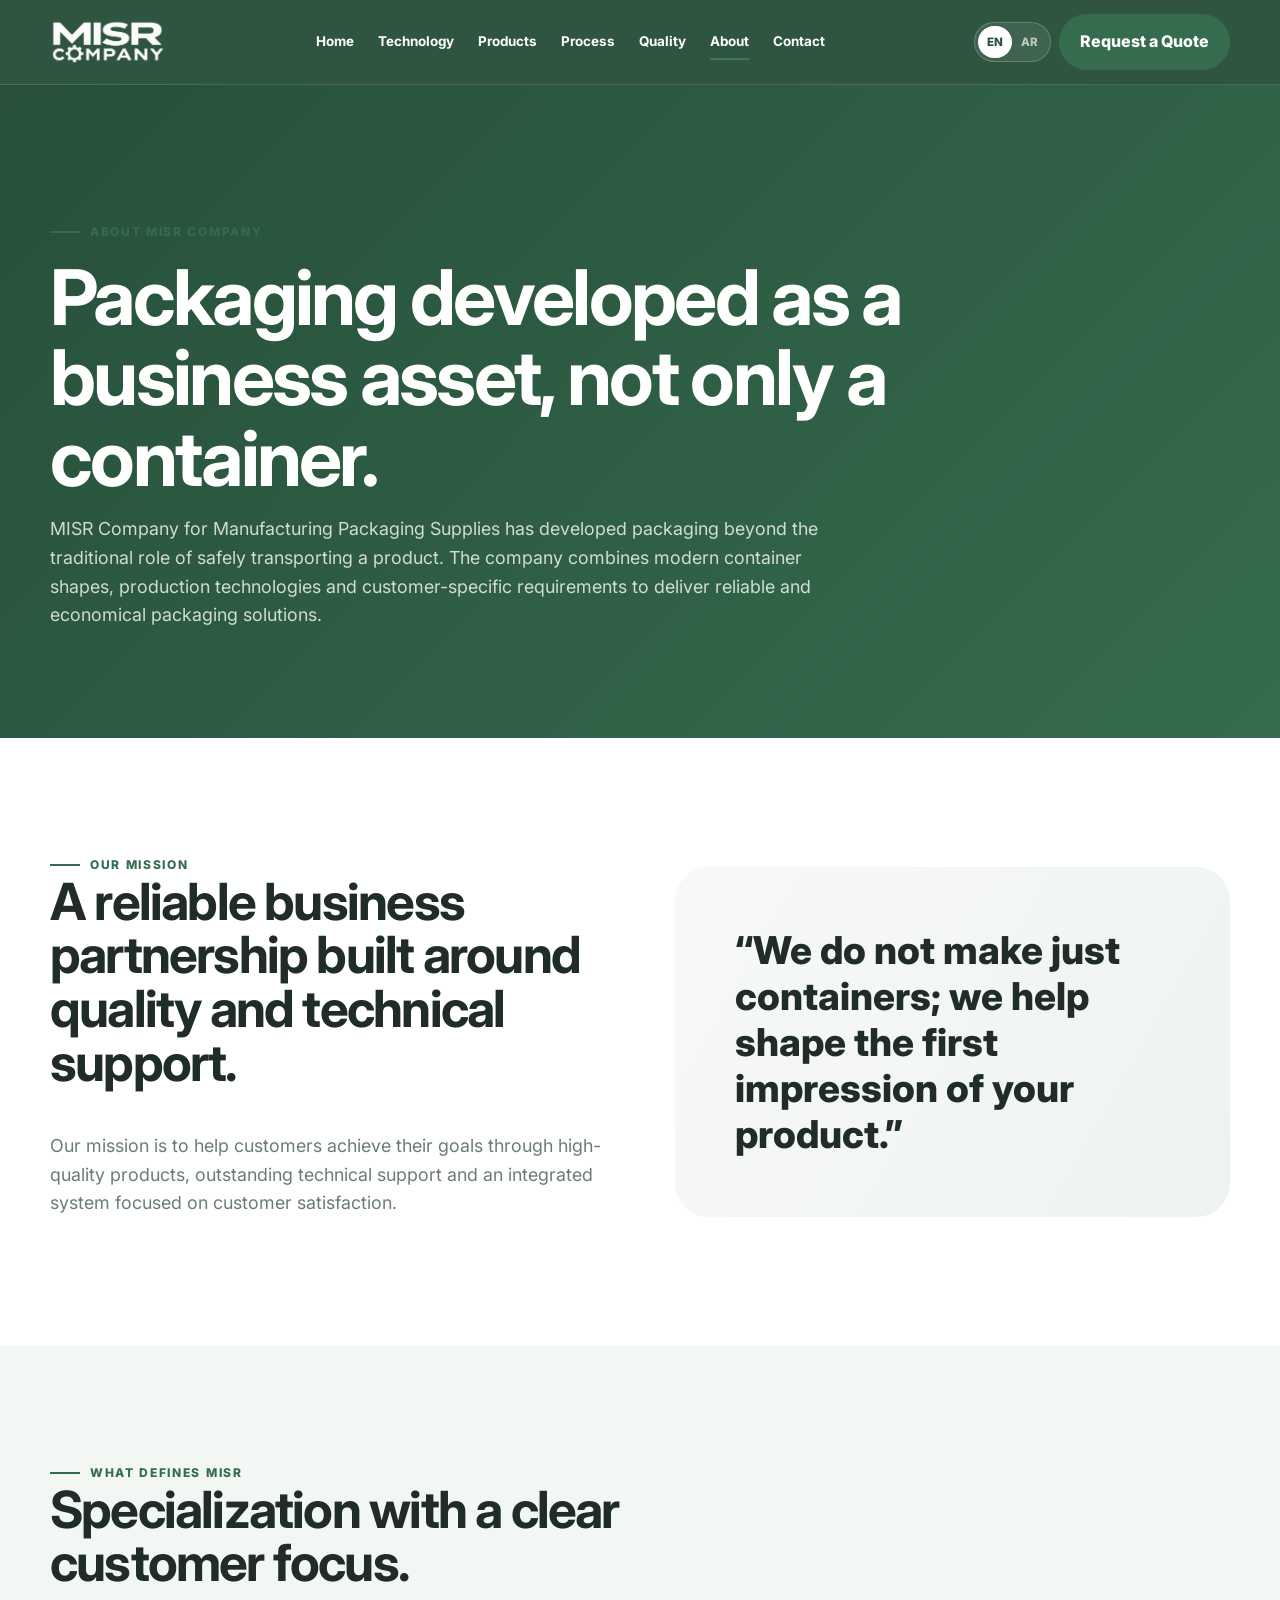
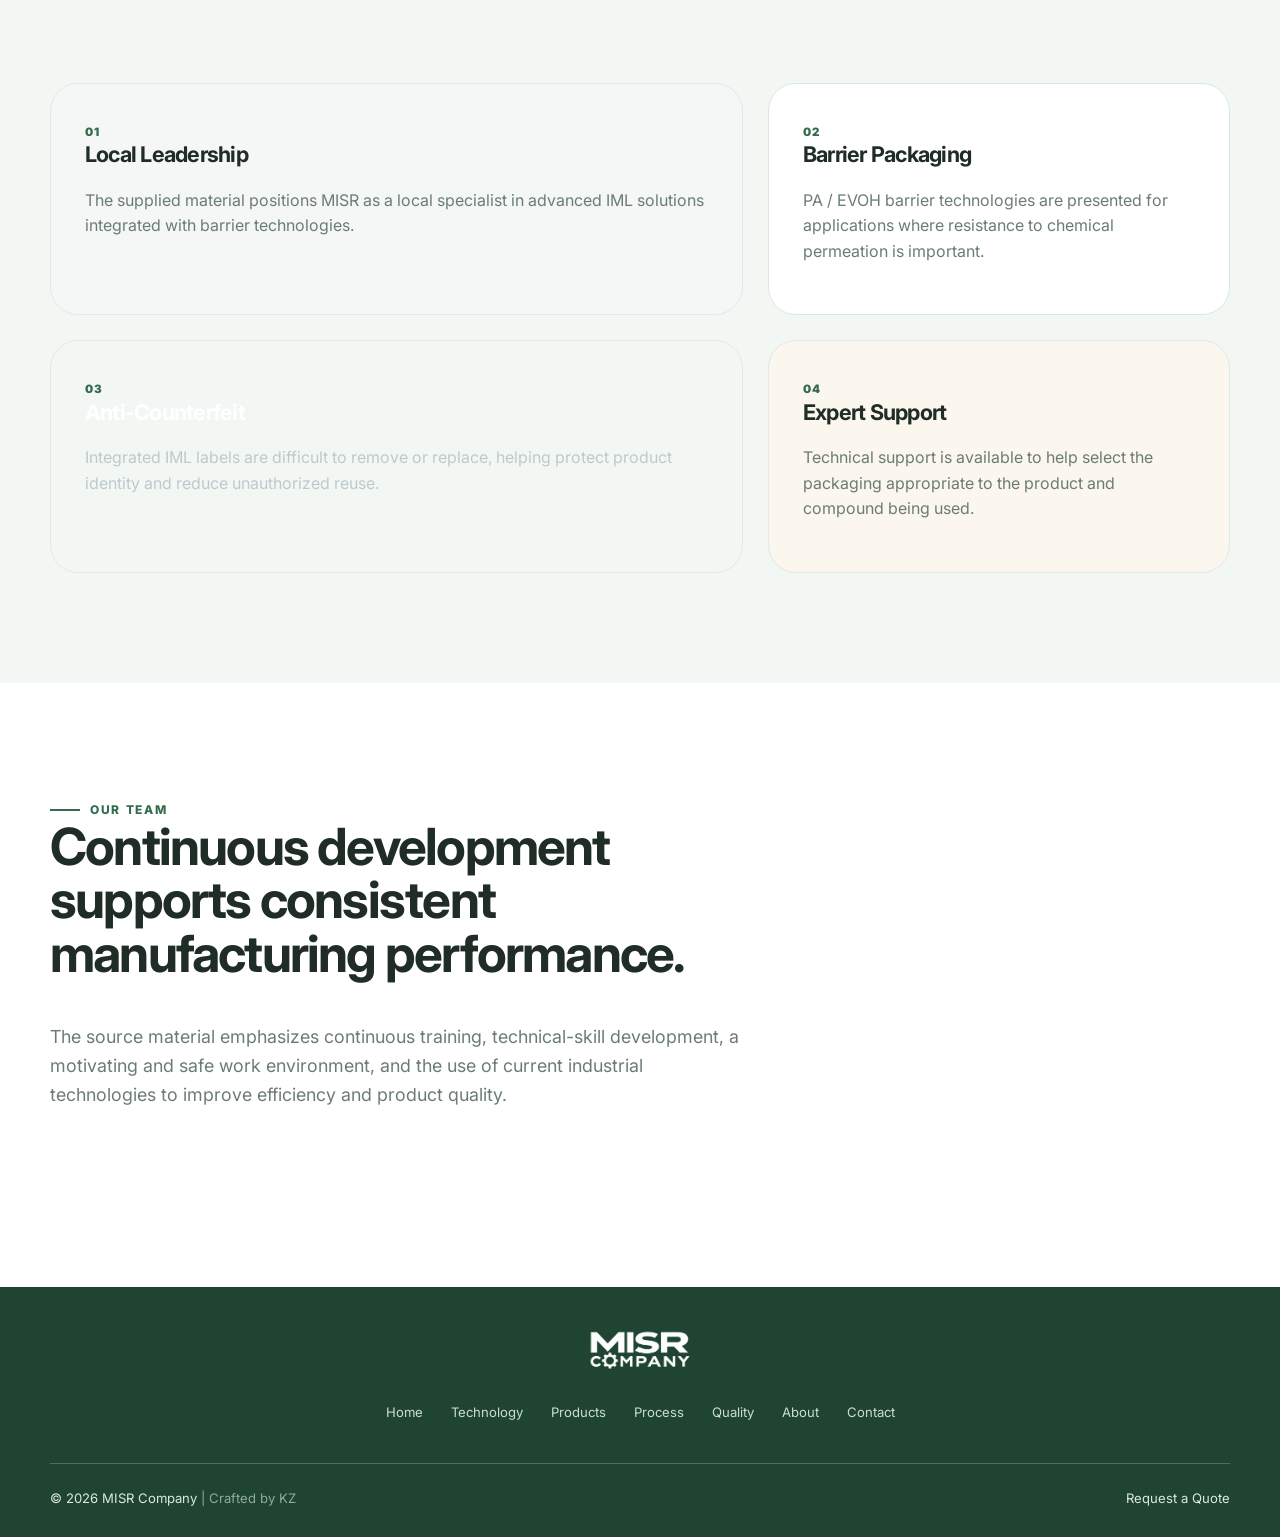
==== about.html @ 886c01d2 "Add files via upload" ====
<!doctype html>
<html lang="en" dir="ltr">

<head>
    <meta charset="utf-8">
    <meta name="viewport" content="width=device-width, initial-scale=1">
    <title>About | MISR Company</title>

    <link rel="stylesheet" href="css/global.css">
    <link rel="stylesheet" href="css/about.css">
</head>

<body>

    <!-- Header -->
    <header class="site-header">
        <div class="container nav-wrap">

            <a class="brand" href="index.html">
                <img src="assets/images/misr-logo.png" alt="MISR Company">
            </a>

            <nav class="site-nav">
                <a href="index.html" data-i18n="navHome">Home</a>
                <a href="technology.html" data-i18n="navTechnology">Technology</a>
                <a href="products.html" data-i18n="navProducts">Products</a>
                <a href="process.html" data-i18n="navProcess">Process</a>
                <a href="quality.html" data-i18n="navQuality">Quality</a>
                <a href="about.html" aria-current="true" data-i18n="navAbout">About</a>
                <a href="contact.html" data-i18n="navContact">Contact</a>
            </nav>

            <div class="nav-actions">

                <div class="lang-switch">
                    <button data-lang="en" type="button">EN</button>
                    <button data-lang="ar" type="button">AR</button>
                </div>

                <a class="btn btn-primary"
                   href="contact.html"
                   data-i18n="quote">
                    Request a Quote
                </a>

                <button class="menu-toggle" type="button">☰</button>

            </div>
        </div>
    </header>


    <main>

        <!-- About Hero -->
        <section class="page-hero">
            <div class="container reveal">

                <span class="eyebrow"
                      data-en="About MISR Company"
                      data-ar="عن شركة مصر">
                    About MISR Company
                </span>

                <h1
                    data-en="Packaging developed as a business asset, not only a container."
                    data-ar="التعبئة والتغليف كقيمة مضافة للأعمال، وليس مجرد عبوة.">
                    Packaging developed as a business asset, not only a container.
                </h1>

                <p class="lead"
                   data-en="MISR Company for Manufacturing Packaging Supplies has developed packaging beyond the traditional role of safely transporting a product. The company combines modern container shapes, production technologies and customer-specific requirements to deliver reliable and economical packaging solutions."
                   data-ar="طورت شركة مصر لتصنيع مستلزمات التعبئة والتغليف مفهوم العبوة ليتجاوز دورها التقليدي في نقل المنتج بأمان. وتجمع الشركة بين أشكال العبوات الحديثة وتقنيات الإنتاج ومتطلبات العملاء الخاصة لتقديم حلول موثوقة واقتصادية.">
                    MISR Company for Manufacturing Packaging Supplies has developed packaging beyond the traditional role of safely transporting a product. The company combines modern container shapes, production technologies and customer-specific requirements to deliver reliable and economical packaging solutions.
                </p>

            </div>
        </section>


        <!-- Mission -->
        <section class="section">
            <div class="container split">

                <div class="reveal">

                    <span class="eyebrow"
                          data-en="Our Mission"
                          data-ar="مهمتنا">
                        Our Mission
                    </span>

                    <h2
                        data-en="A reliable business partnership built around quality and technical support."
                        data-ar="شراكة أعمال موثوقة تقوم على الجودة والدعم الفني.">
                        A reliable business partnership built around quality and technical support.
                    </h2>

                    <p class="lead"
                       data-en="Our mission is to help customers achieve their goals through high-quality products, outstanding technical support and an integrated system focused on customer satisfaction."
                       data-ar="مهمتنا هي مساعدة العملاء على تحقيق أهدافهم من خلال منتجات عالية الجودة ودعم فني متميز ونظام متكامل يركز على رضا العميل.">
                        Our mission is to help customers achieve their goals through high-quality products, outstanding technical support and an integrated system focused on customer satisfaction.
                    </p>

                </div>


                <div class="about-quote reveal"
                     data-en="“We do not make just containers; we help shape the first impression of your product.”"
                     data-ar="«نحن لا نصنع مجرد عبوات؛ بل نساهم في صناعة الانطباع الأول عن منتجكم.»">

                    “We do not make just containers; we help shape the first impression of your product.”

                    <span
                        data-en="Packaging value"
                        data-ar="قيمة التغليف">
                        Packaging value
                    </span>

                </div>

            </div>
        </section>


        <!-- What Defines MISR -->
        <section class="section soft-section">
            <div class="container">

                <div class="section-head reveal">

                    <div>

                        <span class="eyebrow"
                              data-en="What defines MISR"
                              data-ar="ما يميز شركة مصر">
                            What defines MISR
                        </span>

                        <h2
                            data-en="Specialization with a clear customer focus."
                            data-ar="تخصص واضح مع تركيز حقيقي على العميل.">
                            Specialization with a clear customer focus.
                        </h2>

                    </div>

                </div>


                <div class="about-values">

                    <!-- Value 01 -->
                    <article class="value-card reveal">

                        <span class="card-num">01</span>

                        <h3
                            data-en="Local Leadership"
                            data-ar="الريادة المحلية">
                            Local Leadership
                        </h3>

                        <p
                            data-en="The supplied material positions MISR as a local specialist in advanced IML solutions integrated with barrier technologies."
                            data-ar="تقدم المواد المصدرية شركة مصر كجهة محلية متخصصة في حلول IML المتقدمة المدمجة مع تقنيات الحواجز.">
                            The supplied material positions MISR as a local specialist in advanced IML solutions integrated with barrier technologies.
                        </p>

                    </article>


                    <!-- Value 02 -->
                    <article class="value-card reveal">

                        <span class="card-num">02</span>

                        <h3
                            data-en="Barrier Packaging"
                            data-ar="تغليف بالحواجز">
                            Barrier Packaging
                        </h3>

                        <p
                            data-en="PA / EVOH barrier technologies are presented for applications where resistance to chemical permeation is important."
                            data-ar="تُطرح تقنيات الحواجز PA / EVOH للتطبيقات التي تمثل فيها مقاومة نفاذ المواد الكيميائية عاملًا مهمًا.">
                            PA / EVOH barrier technologies are presented for applications where resistance to chemical permeation is important.
                        </p>

                    </article>


                    <!-- Value 03 -->
                    <article class="value-card reveal">

                        <span class="card-num">03</span>

                        <h3
                            data-en="Anti-Counterfeit"
                            data-ar="مكافحة التزوير">
                            Anti-Counterfeit
                        </h3>

                        <p
                            data-en="Integrated IML labels are difficult to remove or replace, helping protect product identity and reduce unauthorized reuse."
                            data-ar="يصعب نزع أو استبدال ملصقات IML المدمجة، بما يساعد على حماية هوية المنتج وتقليل إعادة الاستخدام غير المصرح به.">
                            Integrated IML labels are difficult to remove or replace, helping protect product identity and reduce unauthorized reuse.
                        </p>

                    </article>


                    <!-- Value 04 -->
                    <article class="value-card reveal">

                        <span class="card-num">04</span>

                        <h3
                            data-en="Expert Support"
                            data-ar="دعم فني متخصص">
                            Expert Support
                        </h3>

                        <p
                            data-en="Technical support is available to help select the packaging appropriate to the product and compound being used."
                            data-ar="يتوفر الدعم الفني للمساعدة في اختيار العبوة المناسبة لطبيعة المنتج والمركب المستخدم.">
                            Technical support is available to help select the packaging appropriate to the product and compound being used.
                        </p>

                    </article>

                </div>

            </div>
        </section>


        <!-- Our Team -->
        <section class="section">
            <div class="container">

                <div class="section-head reveal">

                    <div>

                        <span class="eyebrow"
                              data-en="Our Team"
                              data-ar="فريقنا">
                            Our Team
                        </span>

                        <h2
                            data-en="Continuous development supports consistent manufacturing performance."
                            data-ar="التطوير المستمر يدعم أداءً ثابتًا في التصنيع.">
                            Continuous development supports consistent manufacturing performance.
                        </h2>

                        <p class="lead"
                           data-en="The source material emphasizes continuous training, technical-skill development, a motivating and safe work environment, and the use of current industrial technologies to improve efficiency and product quality."
                           data-ar="تؤكد المواد المصدرية على التدريب المستمر وتطوير المهارات الفنية وبيئة العمل المحفزة والآمنة واستخدام أحدث التقنيات الصناعية لرفع الكفاءة وجودة المنتجات.">
                            The source material emphasizes continuous training, technical-skill development, a motivating and safe work environment, and the use of current industrial technologies to improve efficiency and product quality.
                        </p>

                    </div>

                </div>

            </div>
        </section>

    </main>


    <footer class="footer">
    <div class="container footer-grid">

        <a href="index.html" aria-label="MISR Company">
            <img src="assets/images/misr-logo.png" alt="MISR Company">
        </a>

        <nav class="footer-links" aria-label="Footer Navigation">
            <a href="index.html" data-i18n="navHome">Home</a>
            <a href="technology.html" data-i18n="navTechnology">Technology</a>
            <a href="products.html" data-i18n="navProducts">Products</a>
            <a href="process.html" data-i18n="navProcess">Process</a>
            <a href="quality.html" data-i18n="navQuality">Quality</a>
            <a href="about.html" data-i18n="navAbout">About</a>
            <a href="contact.html" data-i18n="navContact">Contact</a>
        </nav>

        <div class="footer-bottom">

            <div class="footer-copy">
                © 2026 MISR Company
                <span>|</span>
                <span>Crafted by KZ</span>
            </div>

            <a class="footer-quote"
               href="contact.html"
               data-i18n="quote">
                Request a Quote
            </a>

        </div>

    </div>
</footer>


    <script src="js/main.js"></script>

</body>
</html>
---- css/global.css ----
@import url('https://fonts.googleapis.com/css2?family=Cairo:wght@400;500;600;700;800&family=Inter:wght@400;500;600;700;800;900&display=swap');


/* =========================================================
   ROOT / BRAND COLORS
========================================================= */

:root {
    /* Brand Colors */
    --green: #356C4D;
    --green-dark: #274F3A;
    --green-deep: #1F4532;
    --green-light: #3B7854;

    /* Text */
    --ink: #1F2D26;
    --muted: #6B7D73;

    /* UI */
    --line: #DCE8DF;
    --soft: #F2F7F4;
    --white: #FFFFFF;

    /* Effects */
    --shadow: 0 22px 70px rgba(31, 69, 50, 0.15);

    --radius: 26px;
    --container: min(1180px, calc(100% - 40px));
}


/* =========================================================
   RESET
========================================================= */

* {
    box-sizing: border-box;
}

html {
    scroll-behavior: smooth;
}

body {
    margin: 0;

    color: var(--ink);
    background: #FFFFFF;

    font-family: Inter, Arial, sans-serif;
    line-height: 1.6;
}

body.rtl {
    font-family: Cairo, Arial, sans-serif;
}

a {
    color: inherit;
    text-decoration: none;
}

button,
input,
textarea {
    font: inherit;
}

button {
    cursor: pointer;
}

.container {
    width: var(--container);
    margin-inline: auto;
}


/* =========================================================
   TYPOGRAPHY
========================================================= */

.eyebrow {
    display: inline-flex;
    align-items: center;
    gap: 10px;

    color: var(--green);

    font-size: 0.75rem;
    font-weight: 800;
    letter-spacing: 0.14em;
    text-transform: uppercase;
}

.rtl .eyebrow {
    letter-spacing: 0;
}

.eyebrow::before {
    content: "";

    width: 30px;
    height: 2px;

    background: var(--green);
}

h1,
h2,
h3,
p {
    margin-top: 0;
}

h1,
h2,
h3 {
    line-height: 1.05;
    letter-spacing: -0.035em;
}

h1 {
    max-width: 950px;
    font-size: clamp(3rem, 7vw, 6.8rem);
}

h2 {
    font-size: clamp(2.2rem, 4vw, 4.2rem);
}

h3 {
    font-size: 1.35rem;
}

.lead {
    max-width: 700px;

    color: var(--muted);

    font-size: clamp(1rem, 1.4vw, 1.2rem);
}


/* =========================================================
   BUTTONS
========================================================= */

.btn {
    display: inline-flex;
    align-items: center;
    justify-content: center;
    gap: 12px;

    padding: 14px 20px;

    border: 1px solid transparent;
    border-radius: 999px;

    font-weight: 800;

    transition:
        transform 0.25s ease,
        background 0.25s ease,
        border-color 0.25s ease,
        color 0.25s ease;
}

.btn-primary {
    background: var(--green);
    color: var(--white);

    border-color: var(--green);
}

.btn-primary:hover {
    transform: translateY(-2px);

    background: var(--green-light);
    border-color: var(--green-light);
}

.btn-light {
    background: var(--white);
    color: var(--green-dark);

    border-color: var(--line);
}

.btn-light:hover {
    border-color: var(--green);
    color: var(--green);

    transform: translateY(-2px);
}

.btn-gold {
    /* Kept for compatibility with existing HTML */
    background: var(--green);
    color: var(--white);
}

.btn-gold:hover {
    background: var(--green-light);
    transform: translateY(-2px);
}


/* =========================================================
   HEADER / NAVIGATION
========================================================= */

.site-header {
    position: sticky;
    top: 0;
    z-index: 100;

    background: rgba(39, 79, 58, 0.96);

    backdrop-filter: blur(18px);

    border-bottom: 1px solid rgba(255, 255, 255, 0.12);
}

.nav-wrap {
    height: 84px;

    display: flex;
    align-items: center;
    justify-content: space-between;

    gap: 20px;
}

.brand img {
    display: block;

    width: 116px;
    height: auto;
}

.site-nav {
    display: flex;
    align-items: center;

    gap: 24px;

    font-size: 0.84rem;
    font-weight: 700;
}

.site-nav a {
    position: relative;

    color: var(--white);

    transition: color 0.2s ease;
}

.site-nav a:hover {
    color: var(--green-light);
}

.site-nav a::after {
    content: "";

    position: absolute;

    left: 0;
    right: 0;
    bottom: -7px;

    height: 2px;

    background: var(--green-light);

    transform: scaleX(0);
    transform-origin: center;

    transition: 0.2s;
}

.site-nav a:hover::after,
.site-nav a[aria-current="true"]::after {
    transform: scaleX(1);
}

.nav-actions {
    display: flex;
    align-items: center;
    gap: 8px;
}

.lang-switch {
    display: flex;

    padding: 3px;

    border: 1px solid rgba(255, 255, 255, 0.2);
    border-radius: 999px;

    background: rgba(255, 255, 255, 0.08);
}

.lang-switch button {
    border: 0;
    background: transparent;

    padding: 7px 9px;

    border-radius: 999px;

    color: rgba(255, 255, 255, 0.65);

    font-size: 0.72rem;
    font-weight: 800;
}

.lang-switch button.active {
    background: var(--white);
    color: var(--green-dark);
}

.menu-toggle {
    display: none;

    padding: 9px;

    border: 1px solid rgba(255, 255, 255, 0.2);
    border-radius: 12px;

    background: transparent;

    color: var(--white);
}


/* =========================================================
   HERO
========================================================= */

.hero {
    position: relative;

    min-height: calc(100vh - 84px);

    display: grid;
    align-items: center;

    overflow: hidden;

    background:
        radial-gradient(
            circle at 80% 40%,
            var(--green-light) 0,
            var(--green-dark) 38%,
            var(--green-deep) 100%
        );

    color: var(--white);
}

.hero::before {
    content: "";

    position: absolute;

    width: 500px;
    height: 500px;

    right: -150px;
    top: 12%;

    border: 1px solid rgba(255, 255, 255, 0.12);
    border-radius: 50%;

    box-shadow:
        0 0 0 70px rgba(255, 255, 255, 0.025),
        0 0 0 140px rgba(255, 255, 255, 0.015);
}

.hero-grid {
    display: grid;

    grid-template-columns: 1.05fr 0.95fr;

    gap: 60px;

    align-items: center;
}

.hero-copy {
    padding: 80px 0;
}

.hero-copy h1 {
    margin: 18px 0 24px;

    color: var(--white);
}

.hero-copy h1 span {
    color: var(--green-light);
}

.hero-copy .lead {
    color: rgba(255, 255, 255, 0.78);
}

.hero-actions {
    display: flex;

    gap: 12px;
    flex-wrap: wrap;

    margin-top: 30px;
}

.hero-visual {
    position: relative;

    min-height: 600px;

    display: grid;
    place-items: center;
}

.hero-bottle {
    width: auto;
    height: min(74vh, 690px);

    object-fit: contain;

    filter:
        drop-shadow(
            0 30px 28px rgba(0, 0, 0, 0.22)
        );

    animation: float 6s ease-in-out infinite;
}

.spec-pill {
    position: absolute;

    padding: 12px 15px;

    border: 1px solid rgba(255, 255, 255, 0.2);
    border-radius: 16px;

    background: rgba(255, 255, 255, 0.94);

    backdrop-filter: blur(12px);

    box-shadow: var(--shadow);

    color: var(--ink);

    font-size: 0.72rem;
    font-weight: 800;
}

.spec-pill small {
    display: block;

    margin-bottom: 2px;

    color: var(--muted);

    font-weight: 600;
}

.pill-a {
    right: 4%;
    top: 20%;
}

.pill-b {
    left: 4%;
    top: 52%;
}

.pill-c {
    right: 10%;
    bottom: 14%;
}


/* =========================================================
   SECTIONS
========================================================= */

.section {
    padding: 110px 0;
}

.section-head {
    display: flex;
    align-items: end;
    justify-content: space-between;

    gap: 30px;

    margin-bottom: 50px;
}

.section-head > div {
    max-width: 750px;
}

.soft-section {
    background: var(--soft);
}

.dark-section {
    background: var(--green-dark);

    color: var(--white);
}

.dark-section .lead {
    color: rgba(255, 255, 255, 0.72);
}


/* =========================================================
   CARDS
========================================================= */

.cards {
    display: grid;

    grid-template-columns: repeat(3, 1fr);

    gap: 18px;
}

.card {
    padding: 30px;

    border: 1px solid var(--line);
    border-radius: var(--radius);

    background: var(--white);

    box-shadow:
        0 12px 35px rgba(31, 69, 50, 0.05);

    transition:
        transform 0.3s ease,
        box-shadow 0.3s ease,
        border-color 0.3s ease;
}

.card:hover {
    transform: translateY(-5px);

    border-color: rgba(53, 108, 77, 0.25);

    box-shadow: var(--shadow);
}

.card-num {
    color: var(--green);

    font-size: 0.72rem;
    font-weight: 900;
    letter-spacing: 0.12em;
}

.card p {
    color: var(--muted);
}


/* =========================================================
   FEATURE STRIP
========================================================= */

.feature-strip {
    display: grid;

    grid-template-columns: repeat(4, 1fr);

    border-block: 1px solid var(--line);
}

.feature {
    padding: 28px 22px;

    border-inline-start: 1px solid var(--line);
}

.feature:first-child {
    border-inline-start: 0;
}

.feature:first-child strong {
    display: block;

    font-size: 1rem;
}

.feature span {
    display: block;

    margin-top: 4px;

    color: var(--muted);

    font-size: 0.82rem;
}


/* =========================================================
   PAGE HERO
========================================================= */

.page-hero {
    padding: 130px 0 90px;

    background:
        linear-gradient(
            135deg,
            var(--green-dark),
            var(--green)
        );

    color: var(--white);
}

.page-hero h1 {
    margin: 16px 0;

    color: var(--white);

    font-size: clamp(3rem, 6vw, 5.5rem);
}

.page-hero .lead {
    max-width: 800px;

    color: rgba(255, 255, 255, 0.78);
}


/* =========================================================
   SPLIT / QUOTE
========================================================= */

.split {
    display: grid;

    grid-template-columns: 1fr 1fr;

    gap: 70px;

    align-items: center;
}

.quote-panel {
    position: relative;

    padding: 48px;

    overflow: hidden;

    border-radius: 36px;

    background:
        linear-gradient(
            135deg,
            var(--green-dark),
            var(--green)
        );

    color: var(--white);
}

.quote-panel::after {
    content: "";

    position: absolute;

    width: 240px;
    height: 240px;

    right: -80px;
    bottom: -90px;

    border: 1px solid rgba(255, 255, 255, 0.13);

    border-radius: 50%;
}

.quote-panel p {
    color: rgba(255, 255, 255, 0.72);
}


/* =========================================================
   CONTACT
========================================================= */

.contact-grid {
    display: grid;

    grid-template-columns: 0.85fr 1.15fr;

    gap: 40px;
}

.contact-list {
    display: grid;

    gap: 14px;

    margin-top: 28px;
}

.contact-item {
    display: flex;
    align-items: flex-start;

    gap: 14px;

    padding: 18px 0;

    border-bottom: 1px solid var(--line);
}

.contact-item b {
    display: block;
}

.contact-item span {
    color: var(--muted);

    font-size: 0.9rem;
}

.quote-form {
    padding: 34px;

    border: 1px solid var(--line);
    border-radius: 30px;

    background: var(--white);

    box-shadow: var(--shadow);
}

.form-grid {
    display: grid;

    grid-template-columns: 1fr 1fr;

    gap: 15px;
}

.field {
    display: grid;

    gap: 7px;
}

.field.full {
    grid-column: 1 / -1;
}

.field label {
    color: var(--ink);

    font-size: 0.78rem;
    font-weight: 800;
}

.field input,
.field textarea {
    width: 100%;

    padding: 13px 14px;

    border: 1px solid var(--line);
    border-radius: 14px;

    outline: none;

    background: #FBFCFC;

    color: var(--ink);
}

.field input:focus,
.field textarea:focus {
    border-color: var(--green);

    box-shadow:
        0 0 0 3px rgba(53, 108, 77, 0.10);
}

.field textarea {
    min-height: 140px;

    resize: vertical;
}

.form-status {
    display: none;

    margin-top: 14px;

    padding: 12px 14px;

    border-radius: 12px;

    background: #EDF6F1;

    color: var(--green);

    font-size: 0.82rem;
}

.form-status.show {
    display: block;
}


/* =========================================================
   FOOTER
========================================================= */

.footer {
    padding: 42px 0 28px;

    background: var(--green-deep);

    color: #DCE8DF;
}

.footer-grid {
    display: flex;

    flex-direction: column;
    align-items: center;

    gap: 0;

    text-align: center;
}

.footer img {
    width: 104px;

    filter: brightness(0) invert(1);

    margin-bottom: 24px;
}

.footer p {
    display: none;
}

.footer-links {
    display: flex;

    align-items: center;
    justify-content: center;

    flex-wrap: wrap;

    gap: 16px 28px;

    max-width: 650px;

    color: #CBDDD2;

    font-size: 0.82rem;

    margin-bottom: 40px;
}

.footer-links a {
    color: #CBDDD2;

    text-decoration: none;

    transition: color 0.2s ease;
}

.footer-links a:hover {
    color: var(--white);
}

.footer-bottom {
    width: 100%;

    padding-top: 24px;

    border-top:
        1px solid rgba(220, 232, 223, 0.25);

    display: flex;

    align-items: center;
    justify-content: space-between;

    gap: 20px;

    font-size: 0.82rem;
}

.footer-copy {
    color: #DCE8DF;
}

.footer-copy span {
    color: #91A99B;
}

.footer-quote {
    color: #DCE8DF;

    text-decoration: none;

    transition: color 0.2s ease;
}

.footer-quote:hover {
    color: var(--white);
}


/* =========================================================
   ANIMATIONS
========================================================= */

.reveal {
    opacity: 0;

    transform: translateY(24px);

    transition:
        opacity 0.7s ease,
        transform 0.7s ease;
}

.reveal.visible {
    opacity: 1;

    transform: none;
}

@keyframes float {
    0%,
    100% {
        transform: translateY(0);
    }

    50% {
        transform: translateY(-13px);
    }
}


/* =========================================================
   RTL
========================================================= */

.rtl {
    text-align: right;
}

.rtl h1,
.rtl h2,
.rtl h3 {
    letter-spacing: 0;
}

.rtl .hero-actions {
    flex-direction: row-reverse;
}

.rtl .footer-grid {
    direction: rtl;
}


/* =========================================================
   TABLET
========================================================= */

@media (max-width: 1000px) {

    .site-nav {
        gap: 14px;
    }

    .nav-actions .btn {
        display: none;
    }

    .hero-grid,
    .split,
    .contact-grid {
        grid-template-columns: 1fr;
    }

    .hero {
        min-height: auto;
    }

    .hero-copy {
        padding: 70px 0 20px;
    }

    .hero-visual {
        min-height: 520px;
    }

    .cards {
        grid-template-columns: 1fr 1fr;
    }

    .feature-strip {
        grid-template-columns: 1fr 1fr;
    }

    .feature:nth-child(3) {
        border-inline-start: 0;

        border-top: 1px solid var(--line);
    }

    .feature:nth-child(4) {
        border-top: 1px solid var(--line);
    }
}


/* =========================================================
   MOBILE
========================================================= */

@media (max-width: 760px) {

    :root {
        --container: min(100% - 28px, 1180px);
    }

    .nav-wrap {
        height: 72px;
    }

    .brand img {
        width: 96px;
    }

    .menu-toggle {
        display: block;
    }

    .site-nav {
        display: none;

        position: absolute;

        left: 14px;
        right: 14px;
        top: 78px;

        padding: 14px;

        flex-direction: column;
        align-items: stretch;

        border: 1px solid rgba(255, 255, 255, 0.12);
        border-radius: 20px;

        background: var(--green-dark);

        box-shadow: var(--shadow);
    }

    .site-nav.open {
        display: flex;
    }

    .site-nav a {
        padding: 8px;

        color: var(--white);
    }

    .nav-actions {
        margin-left: auto;
    }

    .hero-copy {
        padding-top: 52px;
    }

    .hero-visual {
        min-height: 440px;
    }

    .hero-bottle {
        height: 420px;
    }

    .spec-pill {
        display: none;
    }

    .section {
        padding: 78px 0;
    }

    .section-head {
        display: block;

        margin-bottom: 34px;
    }

    .section-head .btn {
        margin-top: 20px;
    }

    .cards {
        grid-template-columns: 1fr;
    }

    .feature-strip {
        grid-template-columns: 1fr;
    }

    .feature {
        border-inline-start: 0 !important;

        border-top: 1px solid var(--line);
    }

    .feature:first-child {
        border-top: 0;
    }

    .page-hero {
        padding: 85px 0 60px;
    }

    .quote-panel {
        padding: 32px;
    }

    .form-grid {
        grid-template-columns: 1fr;
    }

    .field.full {
        grid-column: auto;
    }

    .footer-grid {
        align-items: flex-start;

        flex-direction: column;
    }

    .footer-links {
        flex-wrap: wrap;
    }

    .footer-bottom {
        flex-direction: column;

        justify-content: center;

        text-align: center;

        padding-top: 20px;
    }

    .rtl .hero-actions {
        flex-direction: column;

        align-items: stretch;
    }

    .rtl .nav-actions {
        margin-left: 0;
        margin-right: auto;
    }
}
.rtl .footer {
    direction: ltr;
}

.rtl .footer-bottom {
    direction: ltr;
}

.rtl .footer-copy {
    direction: ltr;
}
---- css/about.css ----
.about-values {
    display: grid;
    grid-template-columns: 1.2fr 0.8fr;
    gap: 25px;
}

.value-card {
    min-height: 230px;
    padding: 34px;
    border-radius: 28px;
    background: #f4f7f6;
    border: 1px solid #e1e8e5;
}

.value-card:nth-child(2) {
    background: #fff;
    border-color: var(--line);
}

.value-card:nth-child(3) {
    background: var(--navy);
    color: #fff;
}

.value-card:nth-child(4) {
    background: #fbf6ee;
}

.value-card p {
    color: var(--muted);
}

.value-card:nth-child(3) p {
    color: #bdc9cc;
}

.about-quote {
    padding: 60px;
    border-radius: 34px;
    background: linear-gradient(
        120deg,
        #f7f9f8,
        #eef3f0
    );

    font-size: clamp(1.5rem, 3vw, 2.5rem);
    font-weight: 800;
    line-height: 1.2;
}

.about-quote span {
    display: block;
    margin-top: 20px;

    font-size: 0.78rem;
    color: var(--gold);

    letter-spacing: 0.1em;
    text-transform: uppercase;
}

.rtl .about-quote span {
    letter-spacing: 0;
}
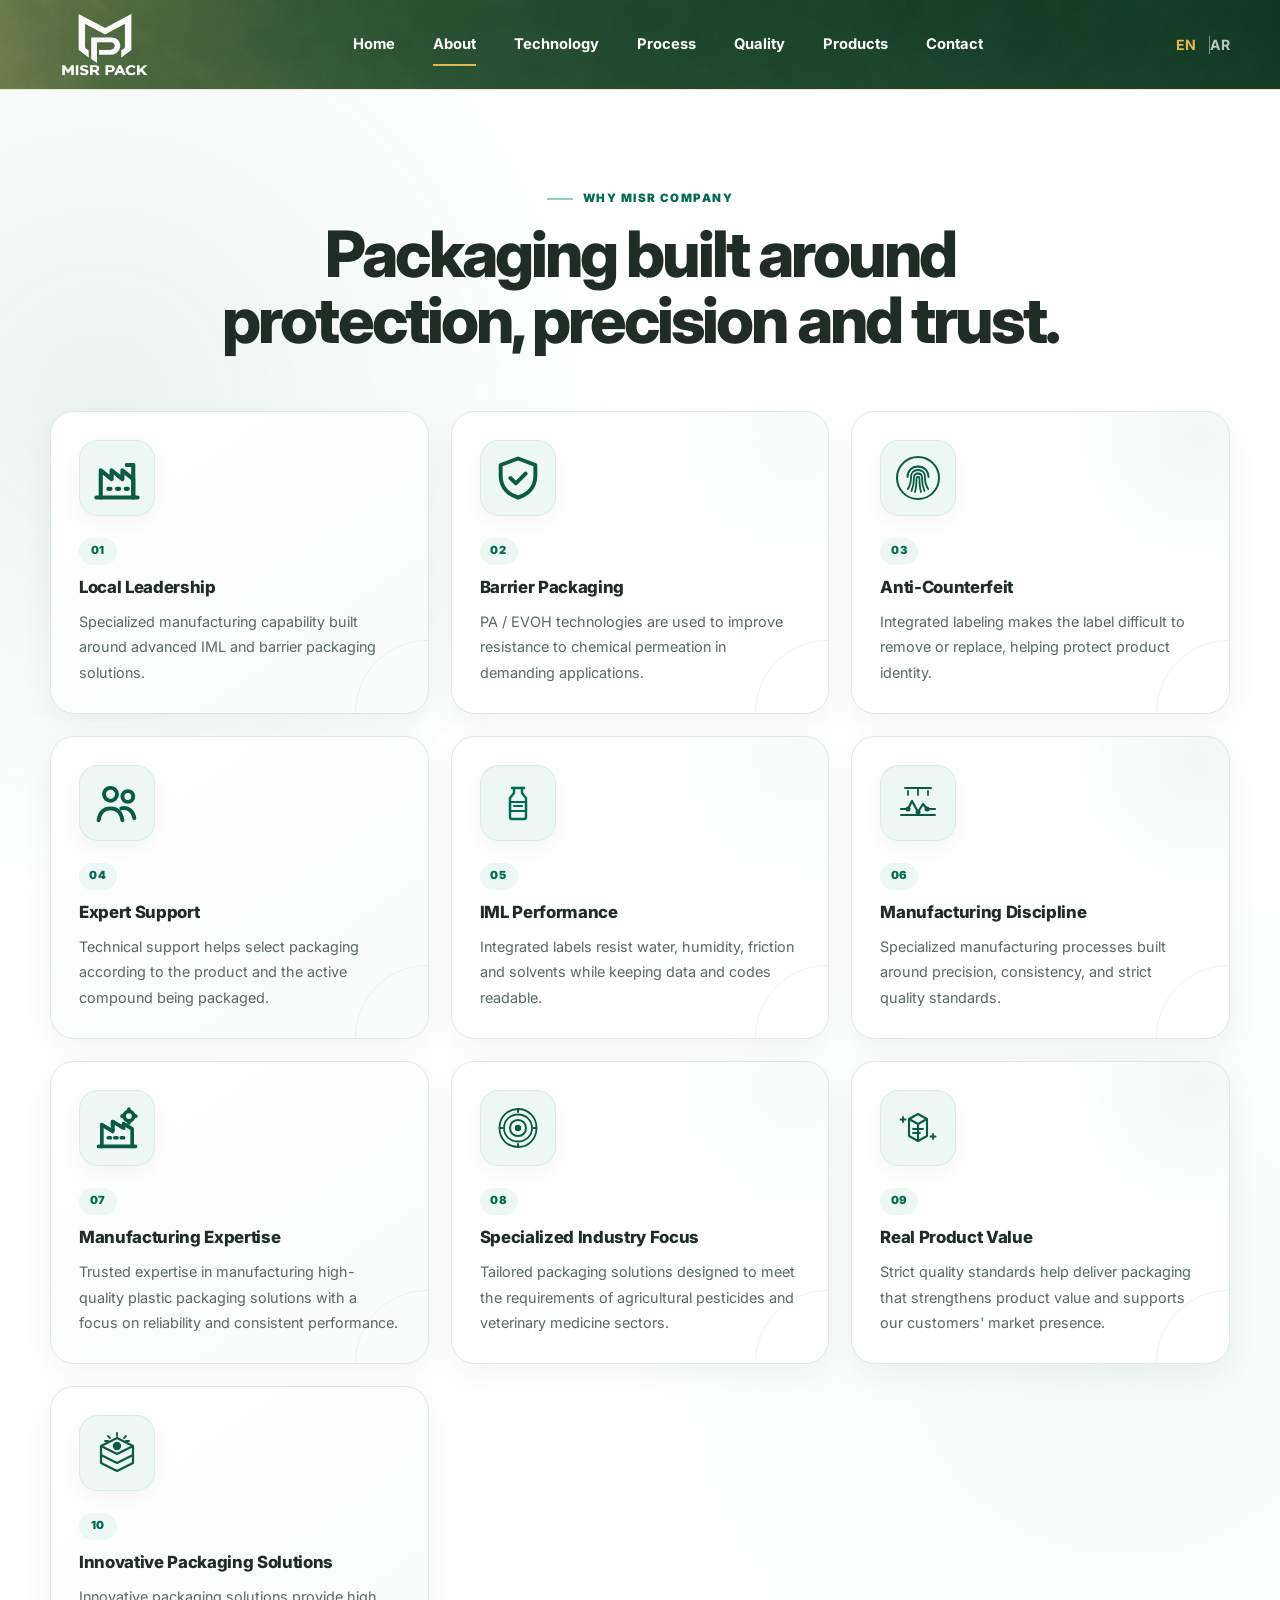
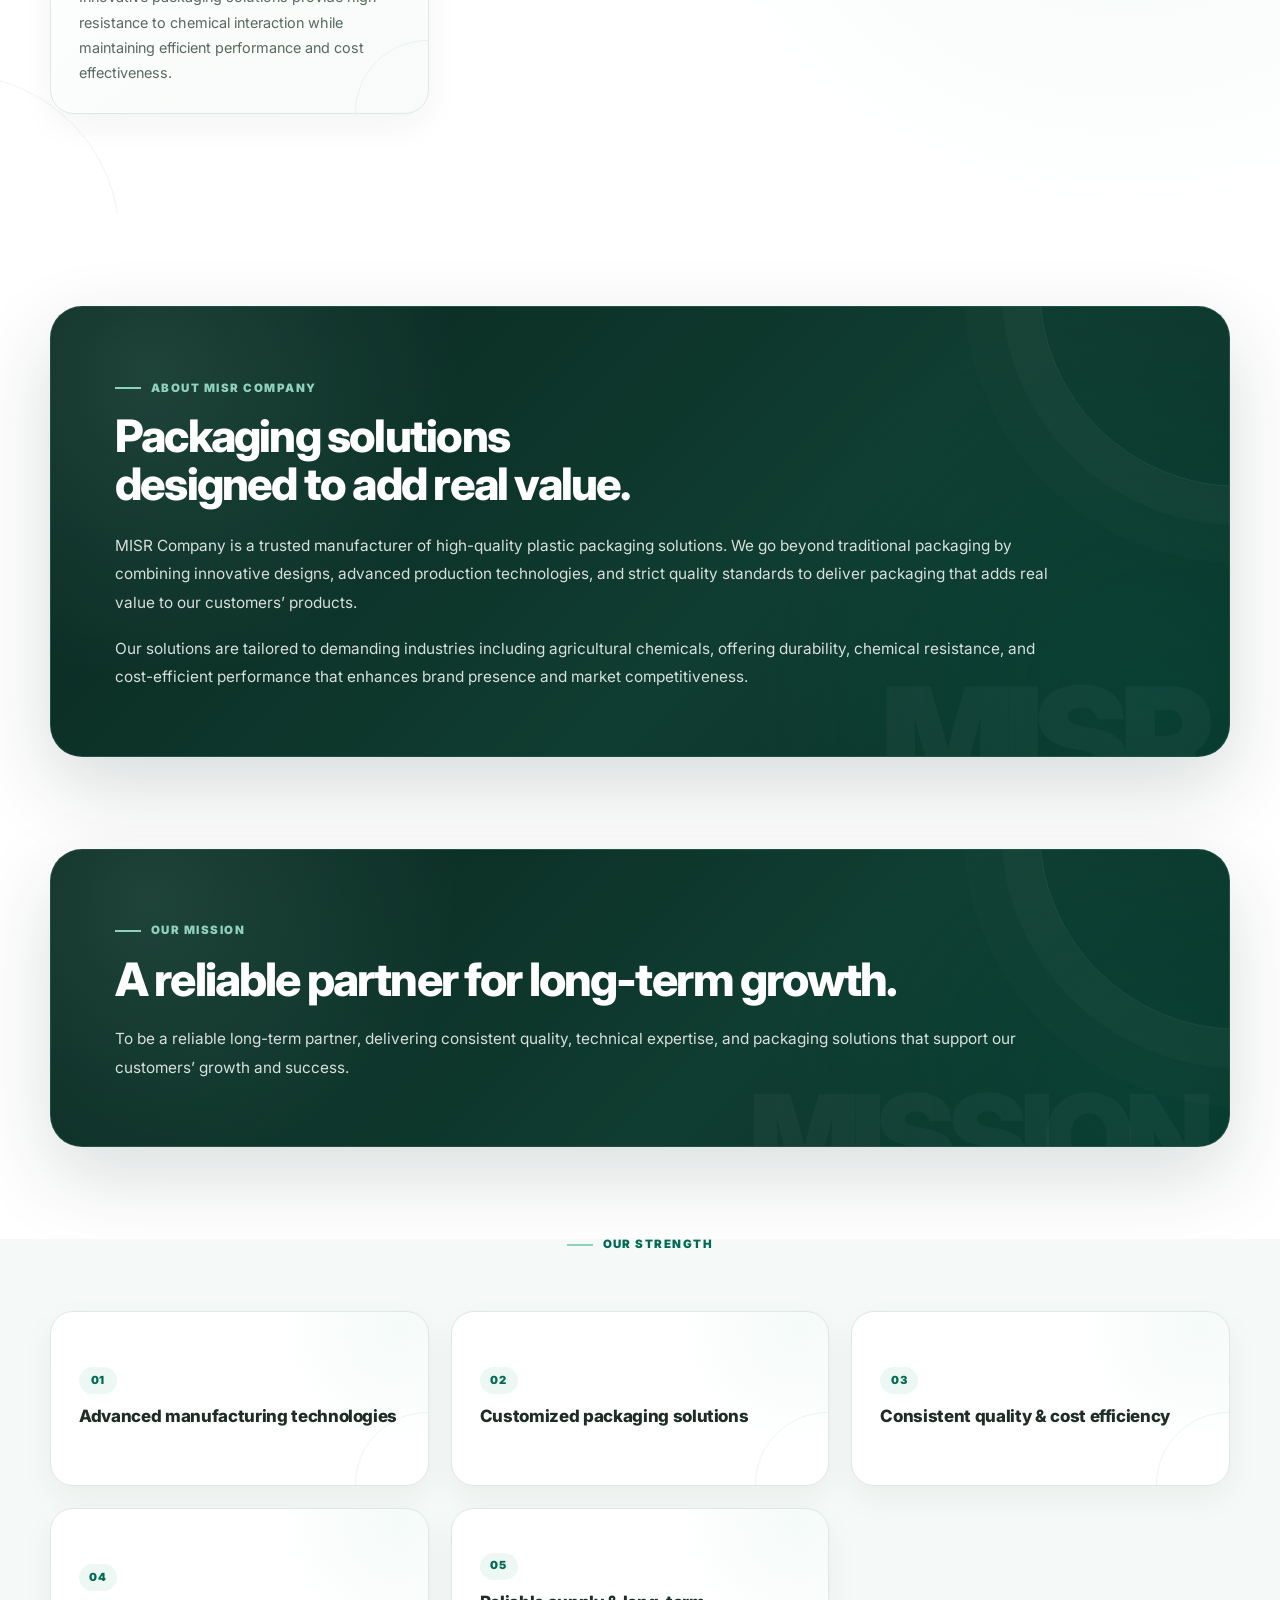
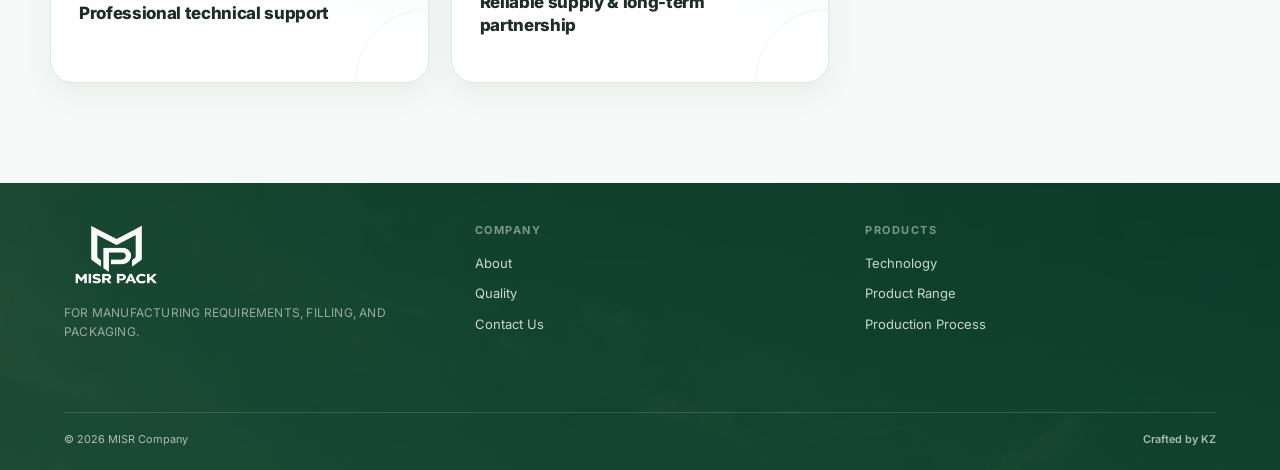
==== commit e7d740f3: "Add files via upload" ====
--- a/about.html
+++ b/about.html
@@ -7,308 +7,795 @@
     <title>About | MISR Company</title>
 
     <link rel="stylesheet" href="css/global.css">
+    <link rel="stylesheet" href="css/inner-pages.css">
+
     <link rel="stylesheet" href="css/about.css">
 </head>
 
 <body>
 
     <!-- Header -->
-    <header class="site-header">
-        <div class="container nav-wrap">
-
-            <a class="brand" href="index.html">
-                <img src="assets/images/misr-logo.png" alt="MISR Company">
+<header class="site-header">
+
+    <div class="container nav-wrap">
+
+        <!-- Logo -->
+        <a class="brand" href="index.html">
+            <img
+                src="assets/images/misr-logo.png"
+                alt="MISR Company"
+            >
+        </a>
+
+
+        <!-- Navigation -->
+
+
+        
+        <nav class="site-nav" aria-label="Main Navigation">
+
+            <a
+                href="index.html"
+                data-i18n="navHome"
+            >
+                Home
             </a>
 
-            <nav class="site-nav">
-                <a href="index.html" data-i18n="navHome">Home</a>
-                <a href="technology.html" data-i18n="navTechnology">Technology</a>
-                <a href="products.html" data-i18n="navProducts">Products</a>
-                <a href="process.html" data-i18n="navProcess">Process</a>
-                <a href="quality.html" data-i18n="navQuality">Quality</a>
-                <a href="about.html" aria-current="true" data-i18n="navAbout">About</a>
-                <a href="contact.html" data-i18n="navContact">Contact</a>
-            </nav>
-
-            <div class="nav-actions">
-
-                <div class="lang-switch">
-                    <button data-lang="en" type="button">EN</button>
-                    <button data-lang="ar" type="button">AR</button>
+            <a
+                href="about.html"
+                aria-current="true"
+                data-i18n="navAbout"
+            >
+                About
+            </a>
+
+            <a
+                href="technology.html"
+                data-i18n="navTechnology"
+            >
+                Technology
+            </a>
+
+            <a
+                href="process.html"
+                data-i18n="navProcess"
+            >
+                Process
+            </a>
+
+            <a
+                href="quality.html"
+                data-i18n="navQuality"
+            >
+                Quality
+            </a>
+
+            <a
+                href="products.html"
+                data-i18n="navProducts"
+            >
+                Products
+            </a>
+
+            <a
+                href="contact.html"
+                data-i18n="navContact"
+            >
+                Contact
+            </a>
+
+        </nav>
+
+
+        <!-- Language Switch -->
+        <div class="nav-actions">
+
+            <div class="lang-switch">
+
+                <button
+                    data-lang="en"
+                    type="button"
+                >
+                    EN
+                </button>
+
+                <button
+                    data-lang="ar"
+                    type="button"
+                >
+                    AR
+                </button>
+                
+                <!-- Mobile Menu -->
+
+                <button
+                    class="menu-toggle"
+                    type="button"
+                    aria-label="Menu"
+                    aria-expanded="false"
+                >
+                    ☰
+                </button>
+
+            </div>
+
+        </div>
+
+    </div>
+
+</header>
+
+<!-- =========================================================
+     MAIN — ABOUT PAGE
+========================================================= -->
+
+<main>
+
+    <!-- =========================================================
+         WHY MISR
+    ========================================================== -->
+
+    <section class="about-why">
+
+        <div class="container">
+
+            <div class="about-section-head reveal">
+
+                <span
+                    class="about-eyebrow"
+                    data-en="WHY MISR COMPANY"
+                    data-ar="لماذا شركة مصر"
+                >
+                    WHY MISR COMPANY
+                </span>
+
+                <h1
+                    data-en="Packaging built around protection, precision and trust."
+                    data-ar="عبوات مصممة لتجمع بين الحماية والدقة والثقة."
+                >
+                    Packaging built around protection,
+                    precision and trust.
+                </h1>
+
+            </div>
+
+
+            <div class="about-features">
+
+    <!-- 01 -->
+    <article class="about-feature reveal">
+
+        <div class="about-icon">
+            <img
+                class="about-icon-svg"
+                src="assets/icons/factory.svg"
+                alt=""
+                aria-hidden="true"
+            >
+        </div>
+
+        <span class="about-number">01</span>
+
+        <h3
+            data-en="Local Leadership"
+            data-ar="الريادة المحلية"
+        >
+            Local Leadership
+        </h3>
+
+        <p
+            data-en="Specialized manufacturing capability built around advanced IML and barrier packaging solutions."
+            data-ar="قدرة تصنيع متخصصة ترتكز على حلول IML المتقدمة وتقنيات التغليف بالحواجز."
+        >
+            Specialized manufacturing capability built around advanced IML and barrier packaging solutions.
+        </p>
+
+    </article>
+
+
+    <!-- 02 -->
+    <article class="about-feature reveal">
+
+        <div class="about-icon">
+            <img
+                class="about-icon-svg"
+                src="assets/icons/shield.svg"
+                alt=""
+                aria-hidden="true"
+            >
+        </div>
+
+        <span class="about-number">02</span>
+
+        <h3
+            data-en="Barrier Packaging"
+            data-ar="التغليف بالحواجز"
+        >
+            Barrier Packaging
+        </h3>
+
+        <p
+            data-en="PA / EVOH technologies are used to improve resistance to chemical permeation in demanding applications."
+            data-ar="تُستخدم تقنيات PA / EVOH لتحسين مقاومة نفاذ المواد الكيميائية في التطبيقات التي تتطلب حماية متقدمة."
+        >
+            PA / EVOH technologies are used to improve resistance to chemical permeation in demanding applications.
+        </p>
+
+    </article>
+
+
+    <!-- 03 -->
+    <article class="about-feature reveal">
+
+        <div class="about-icon">
+            <img
+                class="about-icon-svg"
+                src="assets/icons/anti-counterfeit.svg"
+                alt=""
+                aria-hidden="true"
+            >
+        </div>
+
+        <span class="about-number">03</span>
+
+        <h3
+            data-en="Anti-Counterfeit"
+            data-ar="مكافحة التزوير"
+        >
+            Anti-Counterfeit
+        </h3>
+
+        <p
+            data-en="Integrated labeling makes the label difficult to remove or replace, helping protect product identity."
+            data-ar="دمج الملصق مع العبوة يجعل نزعه أو استبداله أكثر صعوبة، مما يساعد على حماية هوية المنتج."
+        >
+            Integrated labeling makes the label difficult to remove or replace, helping protect product identity.
+        </p>
+
+    </article>
+
+
+    <!-- 04 -->
+    <article class="about-feature reveal">
+
+        <div class="about-icon">
+            <img
+                class="about-icon-svg"
+                src="assets/icons/expert-support.svg"
+                alt=""
+                aria-hidden="true"
+            >
+        </div>
+
+        <span class="about-number">04</span>
+
+        <h3
+            data-en="Expert Support"
+            data-ar="دعم فني متخصص"
+        >
+            Expert Support
+        </h3>
+
+        <p
+            data-en="Technical support helps select packaging according to the product and the active compound being packaged."
+            data-ar="دعم فني للمساعدة في اختيار العبوة وفقًا لطبيعة المنتج والمركب المستخدم."
+        >
+            Technical support helps select packaging according to the product and the active compound being packaged.
+        </p>
+
+    </article>
+
+
+    <!-- 05 -->
+    <article class="about-feature reveal">
+
+        <div class="about-icon">
+            <img
+                class="about-icon-svg"
+                src="assets/icons/iml-performance.svg"
+                alt=""
+                aria-hidden="true"
+            >
+        </div>
+
+        <span class="about-number">05</span>
+
+        <h3
+            data-en="IML Performance"
+            data-ar="أداء IML"
+        >
+            IML Performance
+        </h3>
+
+        <p
+            data-en="Integrated labels resist water, humidity, friction and solvents while keeping data and codes readable."
+            data-ar="الملصق المدمج يقاوم الماء والرطوبة والاحتكاك والمذيبات، مع الحفاظ على وضوح البيانات والأكواد."
+        >
+            Integrated labels resist water, humidity, friction and solvents while keeping data and codes readable.
+        </p>
+
+    </article>
+
+
+    <!-- 06 -->
+    <article class="about-feature reveal">
+
+        <div class="about-icon">
+            <img
+                class="about-icon-svg"
+                src="assets/icons/manufacturing-discipline.svg"
+                alt=""
+                aria-hidden="true"
+            >
+        </div>
+
+        <span class="about-number">06</span>
+
+        <h3
+            data-en="Manufacturing Discipline"
+            data-ar="انضباط التصنيع"
+        >
+            Manufacturing Discipline
+        </h3>
+
+        <p
+            data-en="Specialized manufacturing processes built around precision, consistency, and strict quality standards."
+            data-ar="عمليات تصنيع متخصصة ترتكز على الدقة والاتساق والمعايير الصارمة للجودة."
+        >
+            Specialized manufacturing processes built around precision, consistency, and strict quality standards.
+        </p>
+
+    </article>
+
+
+    <!-- 07 -->
+    <article class="about-feature reveal">
+
+        <div class="about-icon">
+            <img
+                class="about-icon-svg"
+                src="assets/icons/manufacturing-expertise.svg"
+                alt=""
+                aria-hidden="true"
+            >
+        </div>
+
+        <span class="about-number">07</span>
+
+        <h3
+            data-en="Manufacturing Expertise"
+            data-ar="الريادة والخبرة في التصنيع"
+        >
+            Manufacturing Expertise
+        </h3>
+
+        <p
+            data-en="Trusted expertise in manufacturing high-quality plastic packaging solutions with a focus on reliability and consistent performance."
+            data-ar="خبرة موثوقة في تصنيع حلول التغليف البلاستيكية عالية الجودة، مع التركيز على الاعتمادية وثبات الأداء."
+        >
+            Trusted expertise in manufacturing high-quality plastic packaging solutions with a focus on reliability and consistent performance.
+        </p>
+
+    </article>
+
+
+    <!-- 08 -->
+    <article class="about-feature reveal">
+
+        <div class="about-icon">
+            <img
+                class="about-icon-svg"
+                src="assets/icons/product-protection.svg"
+                alt=""
+                aria-hidden="true"
+            >
+        </div>
+
+        <span class="about-number">08</span>
+
+        <h3
+            data-en="Specialized Industry Focus"
+            data-ar="تخصص صناعي متخصص"
+        >
+            Specialized Industry Focus
+        </h3>
+
+        <p
+            data-en="Tailored packaging solutions designed to meet the requirements of agricultural pesticides and veterinary medicine sectors."
+            data-ar="حلول تعبئة وتغليف متخصصة مصممة لتلبية متطلبات قطاع المبيدات الزراعية والأدوية البيطرية."
+        >
+            Tailored packaging solutions designed to meet the requirements of agricultural pesticides and veterinary medicine sectors.
+        </p>
+
+    </article>
+
+
+    <!-- 09 -->
+    <article class="about-feature reveal">
+
+        <div class="about-icon">
+            <img
+                class="about-icon-svg"
+                src="assets/icons/real-product-value.svg"
+                alt=""
+                aria-hidden="true"
+            >
+        </div>
+
+        <span class="about-number">09</span>
+
+        <h3
+            data-en="Real Product Value"
+            data-ar="إضافة قيمة حقيقية"
+        >
+            Real Product Value
+        </h3>
+
+        <p
+            data-en="Strict quality standards help deliver packaging that strengthens product value and supports our customers' market presence."
+            data-ar="الالتزام بمعايير جودة صارمة لتقديم عبوات تعزز قيمة المنتجات وتدعم حضور عملائنا في السوق."
+        >
+            Strict quality standards help deliver packaging that strengthens product value and supports our customers' market presence.
+        </p>
+
+    </article>
+
+
+    <!-- 10 -->
+    <article class="about-feature reveal">
+
+        <div class="about-icon">
+            <img
+                class="about-icon-svg"
+                src="assets/icons/innovative-packaging.svg"
+                alt=""
+                aria-hidden="true"
+            >
+        </div>
+
+        <span class="about-number">10</span>
+
+        <h3
+            data-en="Innovative Packaging Solutions"
+            data-ar="حلول تغليف وتعبئة مبتكرة"
+        >
+            Innovative Packaging Solutions
+        </h3>
+
+        <p
+            data-en="Innovative packaging solutions provide high resistance to chemical interaction while maintaining efficient performance and cost effectiveness."
+            data-ar="حلول تغليف مبتكرة توفر مقاومة عالية للمواد الكيميائية والتفاعلات، مع الحفاظ على كفاءة الأداء والجدوى الاقتصادية."
+        >
+            Innovative packaging solutions provide high resistance to chemical interaction while maintaining efficient performance and cost effectiveness.
+        </p>
+
+    </article>
+
+</div>
+
+            </div>
+
+        </div>
+
+    </section>
+
+
+<!-- =========================================================
+     ABOUT MISR
+========================================================= -->
+
+<section class="about-company">
+
+    <div class="container">
+
+        <div class="about-company-content reveal">
+
+            <!-- ABOUT LABEL -->
+            <div class="about-label">
+
+                <span
+                    data-en="ABOUT MISR COMPANY"
+                    data-ar="عن شركة مصر"
+                >
+                    ABOUT MISR COMPANY
+                </span>
+
+            </div>
+
+
+            <!-- TITLE -->
+            <h2
+                data-en="Packaging solutions designed to add real value."
+                data-ar="حلول تغليف مصممة لإضافة قيمة حقيقية."
+            >
+                Packaging solutions designed to add real value.
+            </h2>
+
+
+            <!-- DESCRIPTION -->
+            <p
+                data-en="MISR Company is a trusted manufacturer of high-quality plastic packaging solutions. We go beyond traditional packaging by combining innovative designs, advanced production technologies, and strict quality standards to deliver packaging that adds real value to our customers’ products."
+                data-ar="تُعد شركة مصر من الشركات الموثوقة في تصنيع حلول التغليف البلاستيكية عالية الجودة، حيث نتجاوز مفهوم التغليف التقليدي من خلال الجمع بين التصميمات المبتكرة وتقنيات الإنتاج المتطورة والمعايير الصارمة للجودة، لنقدم حلولًا تضيف قيمة حقيقية إلى منتجات عملائنا."
+            >
+                MISR Company is a trusted manufacturer of high-quality plastic packaging solutions. We go beyond traditional packaging by combining innovative designs, advanced production technologies, and strict quality standards to deliver packaging that adds real value to our customers’ products.
+            </p>
+
+
+            <p
+                data-en="Our solutions are tailored to demanding industries including agricultural chemicals, offering durability, chemical resistance, and cost-efficient performance that enhances brand presence and market competitiveness."
+                data-ar="ونقدم حلولًا مصممة خصيصًا لتلبية متطلبات القطاعات الصناعية المتخصصة، ومن أبرزها قطاع الكيماويات الزراعية، بما توفره من متانة عالية ومقاومة للمواد الكيميائية وكفاءة اقتصادية، بما يعزز حضور العلامة التجارية ويدعم قدرتها على المنافسة في السوق."
+            >
+                Our solutions are tailored to demanding industries including agricultural chemicals, offering durability, chemical resistance, and cost-efficient performance that enhances brand presence and market competitiveness.
+            </p>
+
+        </div>
+
+    </div>
+
+</section>
+
+
+
+    <!-- =========================================================
+         OUR MISSION
+    ========================================================== -->
+
+    <section class="about-mission">
+
+        <div class="container">
+
+            <div class="mission-box reveal">
+
+                <div class="mission-label">
+
+                    <span
+                        data-en="OUR MISSION"
+                        data-ar="مهمتنا"
+                    >
+                        OUR MISSION
+                    </span>
+
                 </div>
 
-                <a class="btn btn-primary"
-                   href="contact.html"
-                   data-i18n="quote">
-                    Request a Quote
+                <div class="mission-content">
+
+                    <h2
+                        data-en="A reliable partner for long-term growth."
+                        data-ar="شريك موثوق للنمو على المدى الطويل."
+                    >
+                        A reliable partner for
+                        long-term growth.
+                    </h2>
+
+                    <p
+                        data-en="To be a reliable long-term partner, delivering consistent quality, technical expertise, and packaging solutions that support our customers’ growth and success."
+                        data-ar="أن نكون شريكًا موثوقًا على المدى الطويل، نلتزم بتقديم جودة ثابتة، وخبرة فنية متخصصة، وحلول تعبئة وتغليف متطورة تساهم في دعم نمو عملائنا وتعزيز نجاحهم."
+                    >
+                        To be a reliable long-term partner, delivering consistent quality, technical expertise, and packaging solutions that support our customers’ growth and success.
+                    </p>
+
+                </div>
+
+            </div>
+
+        </div>
+
+    </section>
+    
+
+<!-- =========================================================
+     OUR STRENGTH
+========================================================= -->
+
+<section class="about-strength">
+
+    <div class="container">
+
+        <!-- SECTION HEADER -->
+        <div class="strength-head reveal">
+
+            <span
+                class="strength-eyebrow"
+                data-en="OUR STRENGTH"
+                data-ar="نقاط قوتنا"
+            >
+                OUR STRENGTH
+            </span>
+
+        </div>
+
+
+        <!-- STRENGTH CARDS -->
+        <div class="strength-grid">
+
+
+            <!-- 01 -->
+            <article class="strength-card reveal">
+
+                <span class="strength-number">01</span>
+
+                <h3
+                    data-en="Advanced manufacturing technologies"
+                    data-ar="تقنيات تصنيع متقدمة"
+                >
+                    Advanced manufacturing technologies
+                </h3>
+
+            </article>
+
+
+            <!-- 02 -->
+            <article class="strength-card reveal">
+
+                <span class="strength-number">02</span>
+
+                <h3
+                    data-en="Customized packaging solutions"
+                    data-ar="حلول تعبئة وتغليف مخصصة"
+                >
+                    Customized packaging solutions
+                </h3>
+
+            </article>
+
+
+            <!-- 03 -->
+            <article class="strength-card reveal">
+
+                <span class="strength-number">03</span>
+
+                <h3
+                    data-en="Consistent quality & cost efficiency"
+                    data-ar="جودة ثابتة وكفاءة اقتصادية"
+                >
+                    Consistent quality & cost efficiency
+                </h3>
+
+            </article>
+
+
+            <!-- 04 -->
+            <article class="strength-card reveal">
+
+                <span class="strength-number">04</span>
+
+                <h3
+                    data-en="Professional technical support"
+                    data-ar="دعم فني متخصص"
+                >
+                    Professional technical support
+                </h3>
+
+            </article>
+
+
+            <!-- 05 -->
+            <article class="strength-card reveal">
+
+                <span class="strength-number">05</span>
+
+                <h3
+                    data-en="Reliable supply & long-term partnership"
+                    data-ar="توريد موثوق وشراكة طويلة الأمد"
+                >
+                    Reliable supply & long-term partnership
+                </h3>
+
+            </article>
+
+        </div>
+
+    </div>
+
+</section>
+
+
+
+
+
+</main>
+
+<!-- =========================================================
+     ABOUT PAGE FOOTER
+========================================================= -->
+
+<!-- =========================================================
+     GLOBAL FOOTER
+========================================================= -->
+
+<footer class="footer">
+
+    <div class="container">
+
+        <div class="footer-grid">
+
+            <!-- BRAND -->
+            <div class="footer-brand">
+
+                <a href="index.html" class="footer-logo">
+                    <img
+                        src="assets/images/misr-logo.png"
+                        alt="MISR PACK"
+                    >
                 </a>
 
-                <button class="menu-toggle" type="button">☰</button>
+                <p data-i18n="footerTagline">
+                    FOR MANUFACTURING REQUIREMENTS, FILLING, AND PACKAGING.
+                </p>
 
             </div>
-        </div>
-    </header>
-
-
-    <main>
-
-        <!-- About Hero -->
-        <section class="page-hero">
-            <div class="container reveal">
-
-                <span class="eyebrow"
-                      data-en="About MISR Company"
-                      data-ar="عن شركة مصر">
-                    About MISR Company
+
+
+            <!-- LINKS -->
+            <div class="footer-links">
+
+                <!-- COMPANY -->
+                <div class="footer-column">
+
+                    <h4 data-i18n="footerCompany">
+                        COMPANY
+                    </h4>
+
+                    <a href="about.html" data-i18n="navAbout">
+                        About
+                    </a>
+
+                    <a href="quality.html" data-i18n="navQuality">
+                        Quality
+                    </a>
+
+                    <a href="contact.html" data-i18n="navContact">
+                        Contact Us
+                    </a>
+
+                </div>
+
+
+                <!-- PRODUCTS -->
+                <div class="footer-column">
+
+                    <h4 data-i18n="footerProducts">
+                        PRODUCTS
+                    </h4>
+
+                    <a href="technology.html" data-i18n="navTechnology">
+                        Technology
+                    </a>
+
+                    <a href="products.html" data-i18n="footerProductRange">
+                        Product Range
+                    </a>
+
+                    <a href="process.html" data-i18n="footerProductionProcess">
+                        Production Process
+                    </a>
+
+                </div>
+
+            </div>
+
+
+            <!-- BOTTOM -->
+            <div class="footer-bottom">
+
+                <span class="footer-copy" data-i18n="copyright">
+                    © 2026 MISR Company
                 </span>
 
-                <h1
-                    data-en="Packaging developed as a business asset, not only a container."
-                    data-ar="التعبئة والتغليف كقيمة مضافة للأعمال، وليس مجرد عبوة.">
-                    Packaging developed as a business asset, not only a container.
-                </h1>
-
-                <p class="lead"
-                   data-en="MISR Company for Manufacturing Packaging Supplies has developed packaging beyond the traditional role of safely transporting a product. The company combines modern container shapes, production technologies and customer-specific requirements to deliver reliable and economical packaging solutions."
-                   data-ar="طورت شركة مصر لتصنيع مستلزمات التعبئة والتغليف مفهوم العبوة ليتجاوز دورها التقليدي في نقل المنتج بأمان. وتجمع الشركة بين أشكال العبوات الحديثة وتقنيات الإنتاج ومتطلبات العملاء الخاصة لتقديم حلول موثوقة واقتصادية.">
-                    MISR Company for Manufacturing Packaging Supplies has developed packaging beyond the traditional role of safely transporting a product. The company combines modern container shapes, production technologies and customer-specific requirements to deliver reliable and economical packaging solutions.
-                </p>
+                <span class="footer-quote">
+                    Crafted by KZ
+                </span>
 
             </div>
-        </section>
-
-
-        <!-- Mission -->
-        <section class="section">
-            <div class="container split">
-
-                <div class="reveal">
-
-                    <span class="eyebrow"
-                          data-en="Our Mission"
-                          data-ar="مهمتنا">
-                        Our Mission
-                    </span>
-
-                    <h2
-                        data-en="A reliable business partnership built around quality and technical support."
-                        data-ar="شراكة أعمال موثوقة تقوم على الجودة والدعم الفني.">
-                        A reliable business partnership built around quality and technical support.
-                    </h2>
-
-                    <p class="lead"
-                       data-en="Our mission is to help customers achieve their goals through high-quality products, outstanding technical support and an integrated system focused on customer satisfaction."
-                       data-ar="مهمتنا هي مساعدة العملاء على تحقيق أهدافهم من خلال منتجات عالية الجودة ودعم فني متميز ونظام متكامل يركز على رضا العميل.">
-                        Our mission is to help customers achieve their goals through high-quality products, outstanding technical support and an integrated system focused on customer satisfaction.
-                    </p>
-
-                </div>
-
-
-                <div class="about-quote reveal"
-                     data-en="“We do not make just containers; we help shape the first impression of your product.”"
-                     data-ar="«نحن لا نصنع مجرد عبوات؛ بل نساهم في صناعة الانطباع الأول عن منتجكم.»">
-
-                    “We do not make just containers; we help shape the first impression of your product.”
-
-                    <span
-                        data-en="Packaging value"
-                        data-ar="قيمة التغليف">
-                        Packaging value
-                    </span>
-
-                </div>
-
-            </div>
-        </section>
-
-
-        <!-- What Defines MISR -->
-        <section class="section soft-section">
-            <div class="container">
-
-                <div class="section-head reveal">
-
-                    <div>
-
-                        <span class="eyebrow"
-                              data-en="What defines MISR"
-                              data-ar="ما يميز شركة مصر">
-                            What defines MISR
-                        </span>
-
-                        <h2
-                            data-en="Specialization with a clear customer focus."
-                            data-ar="تخصص واضح مع تركيز حقيقي على العميل.">
-                            Specialization with a clear customer focus.
-                        </h2>
-
-                    </div>
-
-                </div>
-
-
-                <div class="about-values">
-
-                    <!-- Value 01 -->
-                    <article class="value-card reveal">
-
-                        <span class="card-num">01</span>
-
-                        <h3
-                            data-en="Local Leadership"
-                            data-ar="الريادة المحلية">
-                            Local Leadership
-                        </h3>
-
-                        <p
-                            data-en="The supplied material positions MISR as a local specialist in advanced IML solutions integrated with barrier technologies."
-                            data-ar="تقدم المواد المصدرية شركة مصر كجهة محلية متخصصة في حلول IML المتقدمة المدمجة مع تقنيات الحواجز.">
-                            The supplied material positions MISR as a local specialist in advanced IML solutions integrated with barrier technologies.
-                        </p>
-
-                    </article>
-
-
-                    <!-- Value 02 -->
-                    <article class="value-card reveal">
-
-                        <span class="card-num">02</span>
-
-                        <h3
-                            data-en="Barrier Packaging"
-                            data-ar="تغليف بالحواجز">
-                            Barrier Packaging
-                        </h3>
-
-                        <p
-                            data-en="PA / EVOH barrier technologies are presented for applications where resistance to chemical permeation is important."
-                            data-ar="تُطرح تقنيات الحواجز PA / EVOH للتطبيقات التي تمثل فيها مقاومة نفاذ المواد الكيميائية عاملًا مهمًا.">
-                            PA / EVOH barrier technologies are presented for applications where resistance to chemical permeation is important.
-                        </p>
-
-                    </article>
-
-
-                    <!-- Value 03 -->
-                    <article class="value-card reveal">
-
-                        <span class="card-num">03</span>
-
-                        <h3
-                            data-en="Anti-Counterfeit"
-                            data-ar="مكافحة التزوير">
-                            Anti-Counterfeit
-                        </h3>
-
-                        <p
-                            data-en="Integrated IML labels are difficult to remove or replace, helping protect product identity and reduce unauthorized reuse."
-                            data-ar="يصعب نزع أو استبدال ملصقات IML المدمجة، بما يساعد على حماية هوية المنتج وتقليل إعادة الاستخدام غير المصرح به.">
-                            Integrated IML labels are difficult to remove or replace, helping protect product identity and reduce unauthorized reuse.
-                        </p>
-
-                    </article>
-
-
-                    <!-- Value 04 -->
-                    <article class="value-card reveal">
-
-                        <span class="card-num">04</span>
-
-                        <h3
-                            data-en="Expert Support"
-                            data-ar="دعم فني متخصص">
-                            Expert Support
-                        </h3>
-
-                        <p
-                            data-en="Technical support is available to help select the packaging appropriate to the product and compound being used."
-                            data-ar="يتوفر الدعم الفني للمساعدة في اختيار العبوة المناسبة لطبيعة المنتج والمركب المستخدم.">
-                            Technical support is available to help select the packaging appropriate to the product and compound being used.
-                        </p>
-
-                    </article>
-
-                </div>
-
-            </div>
-        </section>
-
-
-        <!-- Our Team -->
-        <section class="section">
-            <div class="container">
-
-                <div class="section-head reveal">
-
-                    <div>
-
-                        <span class="eyebrow"
-                              data-en="Our Team"
-                              data-ar="فريقنا">
-                            Our Team
-                        </span>
-
-                        <h2
-                            data-en="Continuous development supports consistent manufacturing performance."
-                            data-ar="التطوير المستمر يدعم أداءً ثابتًا في التصنيع.">
-                            Continuous development supports consistent manufacturing performance.
-                        </h2>
-
-                        <p class="lead"
-                           data-en="The source material emphasizes continuous training, technical-skill development, a motivating and safe work environment, and the use of current industrial technologies to improve efficiency and product quality."
-                           data-ar="تؤكد المواد المصدرية على التدريب المستمر وتطوير المهارات الفنية وبيئة العمل المحفزة والآمنة واستخدام أحدث التقنيات الصناعية لرفع الكفاءة وجودة المنتجات.">
-                            The source material emphasizes continuous training, technical-skill development, a motivating and safe work environment, and the use of current industrial technologies to improve efficiency and product quality.
-                        </p>
-
-                    </div>
-
-                </div>
-
-            </div>
-        </section>
-
-    </main>
-
-
-    <footer class="footer">
-    <div class="container footer-grid">
-
-        <a href="index.html" aria-label="MISR Company">
-            <img src="assets/images/misr-logo.png" alt="MISR Company">
-        </a>
-
-        <nav class="footer-links" aria-label="Footer Navigation">
-            <a href="index.html" data-i18n="navHome">Home</a>
-            <a href="technology.html" data-i18n="navTechnology">Technology</a>
-            <a href="products.html" data-i18n="navProducts">Products</a>
-            <a href="process.html" data-i18n="navProcess">Process</a>
-            <a href="quality.html" data-i18n="navQuality">Quality</a>
-            <a href="about.html" data-i18n="navAbout">About</a>
-            <a href="contact.html" data-i18n="navContact">Contact</a>
-        </nav>
-
-        <div class="footer-bottom">
-
-            <div class="footer-copy">
-                © 2026 MISR Company
-                <span>|</span>
-                <span>Crafted by KZ</span>
-            </div>
-
-            <a class="footer-quote"
-               href="contact.html"
-               data-i18n="quote">
-                Request a Quote
-            </a>
 
         </div>
 
     </div>
+
 </footer>
 
-
-    <script src="js/main.js"></script>
+<script src="js/main.js"></script>
 
 </body>
-</html>+</html>
+
--- a/css/global.css
+++ b/css/global.css
@@ -1,39 +1,39 @@
-@import url('https://fonts.googleapis.com/css2?family=Cairo:wght@400;500;600;700;800&family=Inter:wght@400;500;600;700;800;900&display=swap');
-
-
-/* =========================================================
-   ROOT / BRAND COLORS
-========================================================= */
+@import url("https://fonts.googleapis.com/css2?family=Cairo:wght@400;500;600;700;800&family=Inter:wght@400;500;600;700;800;900&display=swap");
+
+/* =========================================================
+   ROOT / BRAND
+   ========================================================= */
 
 :root {
-    /* Brand Colors */
     --green: #356C4D;
     --green-dark: #274F3A;
     --green-deep: #1F4532;
     --green-light: #3B7854;
 
-    /* Text */
+    --gold: #E2B94F;
+    --gold-light: #F0C960;
+
     --ink: #1F2D26;
     --muted: #6B7D73;
 
-    /* UI */
     --line: #DCE8DF;
     --soft: #F2F7F4;
     --white: #FFFFFF;
 
-    /* Effects */
     --shadow: 0 22px 70px rgba(31, 69, 50, 0.15);
 
-    --radius: 26px;
     --container: min(1180px, calc(100% - 40px));
+    --header-height: 90px;
 }
 
 
 /* =========================================================
    RESET
-========================================================= */
-
-* {
+   ========================================================= */
+
+*,
+*::before,
+*::after {
     box-sizing: border-box;
 }
 
@@ -44,14 +44,15 @@
 body {
     margin: 0;
 
+    background: var(--white);
     color: var(--ink);
-    background: #FFFFFF;
 
     font-family: Inter, Arial, sans-serif;
     line-height: 1.6;
 }
 
-body.rtl {
+body.rtl,
+html[dir="rtl"] body {
     font-family: Cairo, Arial, sans-serif;
 }
 
@@ -70,6 +71,11 @@
     cursor: pointer;
 }
 
+img {
+    display: block;
+    max-width: 100%;
+}
+
 .container {
     width: var(--container);
     margin-inline: auto;
@@ -78,7 +84,7 @@
 
 /* =========================================================
    TYPOGRAPHY
-========================================================= */
+   ========================================================= */
 
 .eyebrow {
     display: inline-flex;
@@ -93,10 +99,6 @@
     text-transform: uppercase;
 }
 
-.rtl .eyebrow {
-    letter-spacing: 0;
-}
-
 .eyebrow::before {
     content: "";
 
@@ -104,6 +106,11 @@
     height: 2px;
 
     background: var(--green);
+}
+
+.rtl .eyebrow,
+html[dir="rtl"] .eyebrow {
+    letter-spacing: 0;
 }
 
 h1,
@@ -137,21 +144,20 @@
     max-width: 700px;
 
     color: var(--muted);
-
     font-size: clamp(1rem, 1.4vw, 1.2rem);
 }
 
 
 /* =========================================================
    BUTTONS
-========================================================= */
+   ========================================================= */
 
 .btn {
     display: inline-flex;
     align-items: center;
     justify-content: center;
+
     gap: 12px;
-
     padding: 14px 20px;
 
     border: 1px solid transparent;
@@ -161,7 +167,7 @@
 
     transition:
         transform 0.25s ease,
-        background 0.25s ease,
+        background-color 0.25s ease,
         border-color 0.25s ease,
         color 0.25s ease;
 }
@@ -169,83 +175,115 @@
 .btn-primary {
     background: var(--green);
     color: var(--white);
-
     border-color: var(--green);
 }
 
 .btn-primary:hover {
-    transform: translateY(-2px);
-
     background: var(--green-light);
     border-color: var(--green-light);
+    transform: translateY(-2px);
 }
 
 .btn-light {
     background: var(--white);
     color: var(--green-dark);
-
     border-color: var(--line);
 }
 
 .btn-light:hover {
+    background: var(--soft);
     border-color: var(--green);
     color: var(--green);
-
     transform: translateY(-2px);
 }
 
 .btn-gold {
-    /* Kept for compatibility with existing HTML */
-    background: var(--green);
-    color: var(--white);
+    background: var(--gold);
+    color: #111A14;
+    border-color: var(--gold);
 }
 
 .btn-gold:hover {
-    background: var(--green-light);
+    background: var(--gold-light);
+    border-color: var(--gold-light);
     transform: translateY(-2px);
 }
 
 
 /* =========================================================
-   HEADER / NAVIGATION
-========================================================= */
+   GLOBAL HEADER
+   ========================================================= */
 
 .site-header {
-    position: sticky;
+    position: fixed;
     top: 0;
-    z-index: 100;
-
-    background: rgba(39, 79, 58, 0.96);
-
-    backdrop-filter: blur(18px);
-
-    border-bottom: 1px solid rgba(255, 255, 255, 0.12);
-}
+    left: 0;
+
+    width: 100%;
+    height: var(--header-height);
+
+    z-index: 1000;
+
+    background:
+        url("../assets/images/header-bg.png")
+        center / cover
+        no-repeat;
+
+    border-bottom: 1px solid rgba(226, 185, 79, 0.35);
+}
+
+main {
+    padding-top: var(--header-height);
+}
+
+
+/* =========================================================
+   HEADER INNER
+   ========================================================= */
 
 .nav-wrap {
-    height: 84px;
-
     display: flex;
     align-items: center;
     justify-content: space-between;
 
-    gap: 20px;
+    width: var(--container);
+    height: var(--header-height);
+
+    margin-inline: auto;
+    gap: 30px;
+}
+
+
+/* =========================================================
+   LOGO
+   ========================================================= */
+
+.brand {
+    display: flex;
+    align-items: center;
+    flex-shrink: 0;
 }
 
 .brand img {
-    display: block;
-
-    width: 116px;
+    width: 110px;
     height: auto;
 }
+
+
+/* =========================================================
+   NAVIGATION
+   ========================================================= */
 
 .site-nav {
     display: flex;
     align-items: center;
-
-    gap: 24px;
-
-    font-size: 0.84rem;
+    justify-content: center;
+
+    gap: 38px;
+    margin-inline: auto;
+
+    font-family: Inter, Arial, sans-serif;
+    font-size: 0.92rem;
     font-weight: 700;
 }
 
@@ -253,31 +291,32 @@
     position: relative;
 
     color: var(--white);
+    white-space: nowrap;
 
     transition: color 0.2s ease;
 }
 
 .site-nav a:hover {
-    color: var(--green-light);
+    color: var(--gold);
 }
 
 .site-nav a::after {
     content: "";
 
     position: absolute;
-
     left: 0;
     right: 0;
-    bottom: -7px;
-
+    bottom: -9px;
+
+    width: 100%;
     height: 2px;
 
-    background: var(--green-light);
+    background: var(--gold);
 
     transform: scaleX(0);
     transform-origin: center;
 
-    transition: 0.2s;
+    transition: transform 0.2s ease;
 }
 
 .site-nav a:hover::after,
@@ -285,338 +324,165 @@
     transform: scaleX(1);
 }
 
+
+/* =========================================================
+   HEADER ACTIONS
+   ========================================================= */
+
 .nav-actions {
     display: flex;
     align-items: center;
-    gap: 8px;
-}
+
+    gap: 24px;
+    flex-shrink: 0;
+}
+
+
+/* =========================================================
+   LANGUAGE SWITCH
+   ========================================================= */
 
 .lang-switch {
     display: flex;
-
-    padding: 3px;
-
-    border: 1px solid rgba(255, 255, 255, 0.2);
-    border-radius: 999px;
-
-    background: rgba(255, 255, 255, 0.08);
+    align-items: center;
+
+    direction: ltr;
+    gap: 0;
 }
 
 .lang-switch button {
+    position: relative;
+
+    padding: 0;
     border: 0;
     background: transparent;
 
-    padding: 7px 9px;
-
-    border-radius: 999px;
-
-    color: rgba(255, 255, 255, 0.65);
-
-    font-size: 0.72rem;
+    color: rgba(255, 255, 255, 0.72);
+
+    font-family: Inter, Arial, sans-serif;
+    font-size: 0.88rem;
+    font-weight: 700;
+    line-height: 1;
+
+    transition: color 0.2s ease;
+}
+
+.lang-switch button:first-child {
+    padding-right: 14px;
+}
+
+.lang-switch button:last-child {
+    padding-left: 14px;
+}
+
+.lang-switch button:first-child::after {
+    content: "";
+
+    position: absolute;
+    right: 0;
+    top: 50%;
+
+    width: 1px;
+    height: 18px;
+
+    background: rgba(255, 255, 255, 0.45);
+
+    transform: translateY(-50%);
+}
+
+.lang-switch button:hover {
+    color: var(--white);
+}
+
+.lang-switch button.active {
+    color: var(--gold);
+}
+
+
+/* =========================================================
+   REQUEST QUOTE BUTTON
+   ========================================================= */
+
+.nav-actions .btn,
+.nav-actions .btn-gold {
+    min-width: 200px;
+    height: 50px;
+
+    padding: 0 24px;
+
+    border: 1px solid var(--gold);
+    border-radius: 8px;
+
+    background: var(--gold);
+    color: #111A14;
+
+    font-family: Inter, Arial, sans-serif;
+    font-size: 0.88rem;
     font-weight: 800;
-}
-
-.lang-switch button.active {
-    background: var(--white);
-    color: var(--green-dark);
-}
+
+    box-shadow: none;
+
+    transition:
+        background-color 0.2s ease,
+        border-color 0.2s ease,
+        transform 0.2s ease,
+        box-shadow 0.2s ease;
+}
+
+.nav-actions .btn:hover,
+.nav-actions .btn-gold:hover {
+    background: var(--gold-light);
+    border-color: var(--gold-light);
+
+    color: #111A14;
+
+    transform: translateY(-2px);
+
+    box-shadow: 0 8px 22px rgba(226, 185, 79, 0.18);
+}
+
+
+/* =========================================================
+   MOBILE MENU
+   ========================================================= */
 
 .menu-toggle {
     display: none;
 
-    padding: 9px;
-
-    border: 1px solid rgba(255, 255, 255, 0.2);
-    border-radius: 12px;
+    width: 44px;
+    height: 44px;
+
+    padding: 0;
+
+    border: 1px solid rgba(255, 255, 255, 0.25);
+    border-radius: 8px;
 
     background: transparent;
-
     color: var(--white);
-}
-
-
-/* =========================================================
-   HERO
-========================================================= */
-
-.hero {
+
+    font-size: 1.3rem;
+}
+
+
+/* =========================================================
+   SPLIT
+   ========================================================= */
+
+.split {
+    display: grid;
+    grid-template-columns: 1fr 1fr;
+
+    gap: 70px;
+    align-items: center;
+}
+
+.quote-panel {
     position: relative;
 
-    min-height: calc(100vh - 84px);
-
-    display: grid;
-    align-items: center;
-
+    padding: 48px;
     overflow: hidden;
 
-    background:
-        radial-gradient(
-            circle at 80% 40%,
-            var(--green-light) 0,
-            var(--green-dark) 38%,
-            var(--green-deep) 100%
-        );
-
-    color: var(--white);
-}
-
-.hero::before {
-    content: "";
-
-    position: absolute;
-
-    width: 500px;
-    height: 500px;
-
-    right: -150px;
-    top: 12%;
-
-    border: 1px solid rgba(255, 255, 255, 0.12);
-    border-radius: 50%;
-
-    box-shadow:
-        0 0 0 70px rgba(255, 255, 255, 0.025),
-        0 0 0 140px rgba(255, 255, 255, 0.015);
-}
-
-.hero-grid {
-    display: grid;
-
-    grid-template-columns: 1.05fr 0.95fr;
-
-    gap: 60px;
-
-    align-items: center;
-}
-
-.hero-copy {
-    padding: 80px 0;
-}
-
-.hero-copy h1 {
-    margin: 18px 0 24px;
-
-    color: var(--white);
-}
-
-.hero-copy h1 span {
-    color: var(--green-light);
-}
-
-.hero-copy .lead {
-    color: rgba(255, 255, 255, 0.78);
-}
-
-.hero-actions {
-    display: flex;
-
-    gap: 12px;
-    flex-wrap: wrap;
-
-    margin-top: 30px;
-}
-
-.hero-visual {
-    position: relative;
-
-    min-height: 600px;
-
-    display: grid;
-    place-items: center;
-}
-
-.hero-bottle {
-    width: auto;
-    height: min(74vh, 690px);
-
-    object-fit: contain;
-
-    filter:
-        drop-shadow(
-            0 30px 28px rgba(0, 0, 0, 0.22)
-        );
-
-    animation: float 6s ease-in-out infinite;
-}
-
-.spec-pill {
-    position: absolute;
-
-    padding: 12px 15px;
-
-    border: 1px solid rgba(255, 255, 255, 0.2);
-    border-radius: 16px;
-
-    background: rgba(255, 255, 255, 0.94);
-
-    backdrop-filter: blur(12px);
-
-    box-shadow: var(--shadow);
-
-    color: var(--ink);
-
-    font-size: 0.72rem;
-    font-weight: 800;
-}
-
-.spec-pill small {
-    display: block;
-
-    margin-bottom: 2px;
-
-    color: var(--muted);
-
-    font-weight: 600;
-}
-
-.pill-a {
-    right: 4%;
-    top: 20%;
-}
-
-.pill-b {
-    left: 4%;
-    top: 52%;
-}
-
-.pill-c {
-    right: 10%;
-    bottom: 14%;
-}
-
-
-/* =========================================================
-   SECTIONS
-========================================================= */
-
-.section {
-    padding: 110px 0;
-}
-
-.section-head {
-    display: flex;
-    align-items: end;
-    justify-content: space-between;
-
-    gap: 30px;
-
-    margin-bottom: 50px;
-}
-
-.section-head > div {
-    max-width: 750px;
-}
-
-.soft-section {
-    background: var(--soft);
-}
-
-.dark-section {
-    background: var(--green-dark);
-
-    color: var(--white);
-}
-
-.dark-section .lead {
-    color: rgba(255, 255, 255, 0.72);
-}
-
-
-/* =========================================================
-   CARDS
-========================================================= */
-
-.cards {
-    display: grid;
-
-    grid-template-columns: repeat(3, 1fr);
-
-    gap: 18px;
-}
-
-.card {
-    padding: 30px;
-
-    border: 1px solid var(--line);
-    border-radius: var(--radius);
-
-    background: var(--white);
-
-    box-shadow:
-        0 12px 35px rgba(31, 69, 50, 0.05);
-
-    transition:
-        transform 0.3s ease,
-        box-shadow 0.3s ease,
-        border-color 0.3s ease;
-}
-
-.card:hover {
-    transform: translateY(-5px);
-
-    border-color: rgba(53, 108, 77, 0.25);
-
-    box-shadow: var(--shadow);
-}
-
-.card-num {
-    color: var(--green);
-
-    font-size: 0.72rem;
-    font-weight: 900;
-    letter-spacing: 0.12em;
-}
-
-.card p {
-    color: var(--muted);
-}
-
-
-/* =========================================================
-   FEATURE STRIP
-========================================================= */
-
-.feature-strip {
-    display: grid;
-
-    grid-template-columns: repeat(4, 1fr);
-
-    border-block: 1px solid var(--line);
-}
-
-.feature {
-    padding: 28px 22px;
-
-    border-inline-start: 1px solid var(--line);
-}
-
-.feature:first-child {
-    border-inline-start: 0;
-}
-
-.feature:first-child strong {
-    display: block;
-
-    font-size: 1rem;
-}
-
-.feature span {
-    display: block;
-
-    margin-top: 4px;
-
-    color: var(--muted);
-
-    font-size: 0.82rem;
-}
-
-
-/* =========================================================
-   PAGE HERO
-========================================================= */
-
-.page-hero {
-    padding: 130px 0 90px;
+    border-radius: 36px;
 
     background:
         linear-gradient(
@@ -628,54 +494,6 @@
     color: var(--white);
 }
 
-.page-hero h1 {
-    margin: 16px 0;
-
-    color: var(--white);
-
-    font-size: clamp(3rem, 6vw, 5.5rem);
-}
-
-.page-hero .lead {
-    max-width: 800px;
-
-    color: rgba(255, 255, 255, 0.78);
-}
-
-
-/* =========================================================
-   SPLIT / QUOTE
-========================================================= */
-
-.split {
-    display: grid;
-
-    grid-template-columns: 1fr 1fr;
-
-    gap: 70px;
-
-    align-items: center;
-}
-
-.quote-panel {
-    position: relative;
-
-    padding: 48px;
-
-    overflow: hidden;
-
-    border-radius: 36px;
-
-    background:
-        linear-gradient(
-            135deg,
-            var(--green-dark),
-            var(--green)
-        );
-
-    color: var(--white);
-}
-
 .quote-panel::after {
     content: "";
 
@@ -688,7 +506,6 @@
     bottom: -90px;
 
     border: 1px solid rgba(255, 255, 255, 0.13);
-
     border-radius: 50%;
 }
 
@@ -699,11 +516,10 @@
 
 /* =========================================================
    CONTACT
-========================================================= */
+   ========================================================= */
 
 .contact-grid {
     display: grid;
-
     grid-template-columns: 0.85fr 1.15fr;
 
     gap: 40px;
@@ -711,7 +527,6 @@
 
 .contact-list {
     display: grid;
-
     gap: 14px;
 
     margin-top: 28px;
@@ -722,7 +537,6 @@
     align-items: flex-start;
 
     gap: 14px;
-
     padding: 18px 0;
 
     border-bottom: 1px solid var(--line);
@@ -734,7 +548,6 @@
 
 .contact-item span {
     color: var(--muted);
-
     font-size: 0.9rem;
 }
 
@@ -745,13 +558,11 @@
     border-radius: 30px;
 
     background: var(--white);
-
     box-shadow: var(--shadow);
 }
 
 .form-grid {
     display: grid;
-
     grid-template-columns: 1fr 1fr;
 
     gap: 15px;
@@ -759,7 +570,6 @@
 
 .field {
     display: grid;
-
     gap: 7px;
 }
 
@@ -769,7 +579,6 @@
 
 .field label {
     color: var(--ink);
-
     font-size: 0.78rem;
     font-weight: 800;
 }
@@ -786,21 +595,17 @@
     outline: none;
 
     background: #FBFCFC;
-
     color: var(--ink);
 }
 
 .field input:focus,
 .field textarea:focus {
     border-color: var(--green);
-
-    box-shadow:
-        0 0 0 3px rgba(53, 108, 77, 0.10);
+    box-shadow: 0 0 0 3px rgba(53, 108, 77, 0.10);
 }
 
 .field textarea {
     min-height: 140px;
-
     resize: vertical;
 }
 
@@ -808,13 +613,11 @@
     display: none;
 
     margin-top: 14px;
-
     padding: 12px 14px;
 
     border-radius: 12px;
 
     background: #EDF6F1;
-
     color: var(--green);
 
     font-size: 0.82rem;
@@ -826,117 +629,84 @@
 
 
 /* =========================================================
-   FOOTER
-========================================================= */
-
-.footer {
-    padding: 42px 0 28px;
-
-    background: var(--green-deep);
-
-    color: #DCE8DF;
-}
-
-.footer-grid {
+   HERO ACTIONS
+   ========================================================= */
+
+.hero-actions {
+    position: absolute;
+
+    left: 5%;
+    bottom: 11%;
+
+    z-index: 7;
+
     display: flex;
-
     flex-direction: column;
-    align-items: center;
-
-    gap: 0;
-
-    text-align: center;
-}
-
-.footer img {
-    width: 104px;
-
-    filter: brightness(0) invert(1);
-
-    margin-bottom: 24px;
-}
-
-.footer p {
-    display: none;
-}
-
-.footer-links {
-    display: flex;
-
+    align-items: flex-start;
+
+    gap: 12px;
+    direction: ltr;
+}
+
+.hero-actions .btn {
+    display: inline-flex;
     align-items: center;
     justify-content: center;
 
-    flex-wrap: wrap;
-
-    gap: 16px 28px;
-
-    max-width: 650px;
-
-    color: #CBDDD2;
-
-    font-size: 0.82rem;
-
-    margin-bottom: 40px;
-}
-
-.footer-links a {
-    color: #CBDDD2;
-
-    text-decoration: none;
-
-    transition: color 0.2s ease;
-}
-
-.footer-links a:hover {
+    width: 200px;
+    min-width: 200px;
+    height: 52px;
+
+    padding: 0 22px;
+
+    border-radius: 999px;
+
+    text-align: center;
+
+    font-family: Inter, Arial, sans-serif;
+    font-size: 0.9rem;
+    font-weight: 800;
+
+    white-space: nowrap;
+}
+
+.hero-actions .btn-primary {
+    background: var(--green);
     color: var(--white);
-}
-
-.footer-bottom {
-    width: 100%;
-
-    padding-top: 24px;
-
-    border-top:
-        1px solid rgba(220, 232, 223, 0.25);
-
-    display: flex;
-
-    align-items: center;
-    justify-content: space-between;
-
-    gap: 20px;
-
-    font-size: 0.82rem;
-}
-
-.footer-copy {
-    color: #DCE8DF;
-}
-
-.footer-copy span {
-    color: #91A99B;
-}
-
-.footer-quote {
-    color: #DCE8DF;
-
-    text-decoration: none;
-
-    transition: color 0.2s ease;
-}
-
-.footer-quote:hover {
-    color: var(--white);
+    border: 1px solid var(--green);
+}
+
+.hero-actions .btn-primary:hover {
+    background: var(--green-light);
+    border-color: var(--green-light);
+
+    transform: translateY(-2px);
+
+    box-shadow: 0 8px 20px rgba(0, 0, 0, 0.16);
+}
+
+.hero-actions .btn-light {
+    background: var(--white);
+    color: var(--green-dark);
+    border: 1px solid var(--white);
+}
+
+.hero-actions .btn-light:hover {
+    background: var(--soft);
+    border-color: var(--soft);
+
+    transform: translateY(-2px);
+
+    box-shadow: 0 8px 20px rgba(0, 0, 0, 0.16);
 }
 
 
 /* =========================================================
    ANIMATIONS
-========================================================= */
+   ========================================================= */
 
 .reveal {
     opacity: 0;
-
     transform: translateY(24px);
 
     transition:
@@ -946,7 +716,6 @@
 
 .reveal.visible {
     opacity: 1;
-
     transform: none;
 }
 
@@ -963,39 +732,272 @@
 
 
 /* =========================================================
+   FOOTER
+   ========================================================= */
+
+.footer {
+    position: relative;
+
+    width: 100%;
+    min-height: 260px;
+
+    margin: 0;
+    padding: 0;
+
+    background:
+        linear-gradient(
+            rgba(7, 59, 43, 0.72),
+            rgba(7, 59, 43, 0.72)
+        ),
+        url("../assets/images/footer-bg.png")
+        center / cover
+        no-repeat;
+
+    color: var(--white);
+    overflow: hidden;
+}
+
+.footer > .container {
+    position: relative;
+    z-index: 2;
+
+    width: 100%;
+    max-width: 1200px;
+
+    margin: 0 auto;
+    padding: 42px 24px 22px;
+}
+
+.footer-grid {
+    display: grid;
+
+    grid-template-columns:
+        minmax(180px, 1fr)
+        minmax(300px, 2fr);
+
+    gap: 40px;
+
+    align-items: start;
+}
+
+
+/* =========================================================
+   FOOTER LOGO / BRAND
+   ========================================================= */
+
+.footer-brand {
+    display: flex;
+    flex-direction: column;
+    align-items: flex-start;
+
+    max-width: 520px;
+}
+
+.footer-brand a {
+    display: inline-block;
+}
+
+.footer-brand img {
+    width: 105px;
+    height: auto;
+}
+
+.footer-brand p {
+    max-width: 330px;
+
+    margin: 18px 0 0;
+
+    color: rgba(255, 255, 255, 0.55);
+
+    font-family: Inter, Arial, sans-serif;
+    font-size: 12px;
+    font-weight: 400;
+    line-height: 1.6;
+    letter-spacing: 0.2px;
+}
+
+
+/* =========================================================
+   FOOTER LINKS
+   ========================================================= */
+
+.footer-links {
+    display: grid;
+
+    grid-template-columns:
+        repeat(2, minmax(120px, 1fr));
+
+    gap: 12px 40px;
+
+    align-content: start;
+}
+
+.footer-column {
+    display: flex;
+    flex-direction: column;
+
+    min-width: 105px;
+}
+
+.footer-column h4,
+.footer-title {
+    margin: 0 0 20px;
+
+    color: rgba(255, 255, 255, 0.45);
+
+    font-family: Inter, Arial, sans-serif;
+    font-size: 11px;
+    font-weight: 700;
+    line-height: 1;
+    letter-spacing: 1.5px;
+    text-transform: uppercase;
+}
+
+.footer-column a,
+.footer-links a {
+    display: inline-block;
+
+    width: fit-content;
+
+    margin: 0 0 15px;
+
+    color: rgba(255, 255, 255, 0.78);
+
+    font-family: Inter, Arial, sans-serif;
+    font-size: 13px;
+    font-weight: 400;
+    line-height: 1.2;
+
+    text-decoration: none;
+
+    transition:
+        color 0.2s ease,
+        transform 0.2s ease;
+}
+
+.footer-column a:hover,
+.footer-links a:hover {
+    color: var(--gold);
+    transform: translateX(3px);
+}
+
+
+/* =========================================================
+   FOOTER BOTTOM
+   ========================================================= */
+
+.footer-bottom {
+    grid-column: 1 / -1;
+
+    display: flex;
+    align-items: center;
+    justify-content: space-between;
+
+    gap: 20px;
+
+    margin-top: 24px;
+    padding-top: 18px;
+
+    border-top: 1px solid rgba(255, 255, 255, 0.14);
+
+    color: rgba(255, 255, 255, 0.45);
+
+    font-family: Inter, Arial, sans-serif;
+    font-size: 12px;
+}
+
+.footer-copy,
+.footer-quote {
+    margin: 0;
+}
+
+.footer-copy {
+    color: rgba(255, 255, 255, 0.65);
+    font-size: 0.68rem;
+    line-height: 1.5;
+}
+
+.footer-copy span {
+    margin: 0 5px;
+}
+
+.footer-quote {
+    color: rgba(255, 255, 255, 0.65);
+
+    font-size: 0.68rem;
+    font-weight: 600;
+
+    text-decoration: none;
+
+    transition: color 0.2s ease;
+}
+
+.footer-quote:hover {
+    color: var(--gold);
+}
+
+
+/* =========================================================
    RTL
-========================================================= */
-
-.rtl {
+   ========================================================= */
+
+html[dir="rtl"] {
+    direction: rtl;
+}
+
+html[dir="rtl"] body {
     text-align: right;
 }
 
-.rtl h1,
-.rtl h2,
-.rtl h3 {
+html[dir="rtl"] h1,
+html[dir="rtl"] h2,
+html[dir="rtl"] h3 {
     letter-spacing: 0;
 }
 
-.rtl .hero-actions {
-    flex-direction: row-reverse;
-}
-
-.rtl .footer-grid {
+html[dir="rtl"] .footer,
+html[dir="rtl"] .footer-links,
+html[dir="rtl"] .footer-bottom {
     direction: rtl;
 }
 
+html[dir="rtl"] .footer-column a:hover,
+html[dir="rtl"] .footer-links a:hover {
+    transform: translateX(-3px);
+}
+
+html[dir="rtl"] .hero-actions {
+    left: 5%;
+    right: auto;
+    direction: ltr;
+}
+
 
 /* =========================================================
    TABLET
-========================================================= */
-
-@media (max-width: 1000px) {
+   ========================================================= */
+
+@media (max-width: 1100px) {
+
+    .nav-wrap {
+        gap: 20px;
+    }
+
+    .brand img {
+        width: 135px;
+    }
 
     .site-nav {
         gap: 14px;
-    }
-
-    .nav-actions .btn {
+        font-size: 0.84rem;
+    }
+
+    .nav-actions {
+        gap: 15px;
+    }
+
+    .nav-actions .btn,
+    .nav-actions .btn-gold {
         display: none;
     }
 
@@ -1016,39 +1018,33 @@
     .hero-visual {
         min-height: 520px;
     }
-
-    .cards {
-        grid-template-columns: 1fr 1fr;
-    }
-
-    .feature-strip {
-        grid-template-columns: 1fr 1fr;
-    }
-
-    .feature:nth-child(3) {
-        border-inline-start: 0;
-
-        border-top: 1px solid var(--line);
-    }
-
-    .feature:nth-child(4) {
-        border-top: 1px solid var(--line);
-    }
 }
 
 
 /* =========================================================
    MOBILE
-========================================================= */
+   ========================================================= */
 
 @media (max-width: 760px) {
 
     :root {
         --container: min(100% - 28px, 1180px);
+        --header-height: 72px;
+    }
+
+    .site-header {
+        height: var(--header-height);
+    }
+
+    main {
+        padding-top: var(--header-height);
     }
 
     .nav-wrap {
-        height: 72px;
+        width: var(--container);
+        height: var(--header-height);
+
+        gap: 12px;
     }
 
     .brand img {
@@ -1056,7 +1052,9 @@
     }
 
     .menu-toggle {
-        display: block;
+        display: inline-flex;
+        align-items: center;
+        justify-content: center;
     }
 
     .site-nav {
@@ -1064,20 +1062,22 @@
 
         position: absolute;
 
+        top: calc(var(--header-height) + 6px);
         left: 14px;
         right: 14px;
-        top: 78px;
-
+
+        margin: 0;
         padding: 14px;
 
         flex-direction: column;
         align-items: stretch;
 
+        gap: 4px;
+
         border: 1px solid rgba(255, 255, 255, 0.12);
         border-radius: 20px;
 
         background: var(--green-dark);
-
         box-shadow: var(--shadow);
     }
 
@@ -1086,13 +1086,23 @@
     }
 
     .site-nav a {
-        padding: 8px;
-
+        padding: 10px;
         color: var(--white);
+        font-size: 0.9rem;
+    }
+
+    .site-nav a::after {
+        display: none;
     }
 
     .nav-actions {
         margin-left: auto;
+        gap: 10px;
+    }
+
+    html[dir="rtl"] .nav-actions {
+        margin-left: 0;
+        margin-right: auto;
     }
 
     .hero-copy {
@@ -1117,7 +1127,6 @@
 
     .section-head {
         display: block;
-
         margin-bottom: 34px;
     }
 
@@ -1125,17 +1134,13 @@
         margin-top: 20px;
     }
 
-    .cards {
-        grid-template-columns: 1fr;
-    }
-
+    .cards,
     .feature-strip {
         grid-template-columns: 1fr;
     }
 
     .feature {
         border-inline-start: 0 !important;
-
         border-top: 1px solid var(--line);
     }
 
@@ -1143,10 +1148,6 @@
         border-top: 0;
     }
 
-    .page-hero {
-        padding: 85px 0 60px;
-    }
-
     .quote-panel {
         padding: 32px;
     }
@@ -1159,45 +1160,169 @@
         grid-column: auto;
     }
 
+    /* Hero buttons */
+
+    .hero-actions {
+        left: 18px;
+        bottom: 8%;
+
+        align-items: flex-start;
+        gap: 12px;
+    }
+
+    .hero-actions .btn {
+        width: 200px;
+        min-width: 200px;
+        height: 50px;
+
+        font-size: 0.86rem;
+    }
+
+    /* Footer */
+
+    .footer {
+        min-height: 0;
+    }
+
+    .footer > .container {
+        padding: 36px 20px 20px;
+    }
+
     .footer-grid {
-        align-items: flex-start;
-
-        flex-direction: column;
+        grid-template-columns: 1fr;
+        gap: 28px;
+    }
+
+    .footer-brand {
+        width: 100%;
+        align-items: center;
+        text-align: center;
+    }
+
+    .footer-brand img {
+        width: 105px;
+    }
+
+    .footer-brand p {
+        width: 100%;
+        max-width: 100%;
+
+        margin-top: 14px;
+
+        font-size: 11px;
+        line-height: 1.6;
+
+        text-align: center;
+        overflow-wrap: break-word;
     }
 
     .footer-links {
-        flex-wrap: wrap;
+        width: 100%;
+
+        grid-template-columns: repeat(2, minmax(0, 1fr));
+
+        gap: 12px 24px;
+
+        text-align: center;
+    }
+
+    .footer-column {
+        width: 100%;
+        min-width: 0;
+
+        align-items: center;
+        text-align: center;
+    }
+
+    .footer-column h4,
+    .footer-title {
+        margin-bottom: 16px;
+        font-size: 10px;
+        letter-spacing: 1.2px;
+    }
+
+    .footer-column a,
+    .footer-links a {
+        display: block;
+
+        margin-bottom: 13px;
+
+        font-size: 11px;
+        text-align: center;
+    }
+
+    .footer-column a:hover,
+    .footer-links a:hover {
+        transform: none;
     }
 
     .footer-bottom {
-        flex-direction: column;
-
-        justify-content: center;
-
-        text-align: center;
-
-        padding-top: 20px;
-    }
-
-    .rtl .hero-actions {
-        flex-direction: column;
-
-        align-items: stretch;
-    }
-
-    .rtl .nav-actions {
-        margin-left: 0;
-        margin-right: auto;
-    }
-}
-.rtl .footer {
-    direction: ltr;
-}
-
-.rtl .footer-bottom {
-    direction: ltr;
-}
-
-.rtl .footer-copy {
-    direction: ltr;
-}
+        grid-column: 1;
+
+        width: 100%;
+
+        justify-content: space-between;
+        align-items: center;
+
+        gap: 10px;
+
+        margin-top: 24px;
+        padding-top: 18px;
+
+        font-size: 10px;
+    }
+}
+
+
+/* =========================================================
+   SMALL MOBILE
+   ========================================================= */
+
+@media (max-width: 480px) {
+
+    .footer > .container {
+        padding: 30px 16px 18px;
+    }
+
+    .brand img {
+        width: 90px;
+    }
+
+    .footer-brand img {
+        width: 100px;
+    }
+
+    .footer-brand p {
+        font-size: 10px;
+    }
+
+    .footer-links {
+        gap: 10px 18px;
+    }
+
+    .footer-column {
+        min-width: 90px;
+    }
+
+    .footer-column h4,
+    .footer-title {
+        font-size: 9px;
+    }
+
+    .footer-column a,
+    .footer-links a {
+        font-size: 10px;
+    }
+
+    .footer-bottom {
+        font-size: 9px;
+    }
+
+    .nav-wrap {
+        gap: 8px;
+    }
+
+    .lang-switch button {
+        font-size: 0.8rem;
+    }
+}
--- a/css/about.css
+++ b/css/about.css
@@ -1,64 +1,813 @@
-.about-values {
+/* =========================================================
+   ABOUT PAGE — SAME VISUAL SYSTEM AS TECHNOLOGY PAGE
+   HTML CONTENT & STRUCTURE ARE UNCHANGED
+   ========================================================= */
+
+/* ---------- WHY MISR / HERO ---------- */
+
+.about-why {
+    position: relative;
+    padding: 92px 0 100px;
+    overflow: hidden;
+    background:
+        radial-gradient(circle at 8% 18%, rgba(0,107,82,.08), transparent 28%),
+        radial-gradient(circle at 88% 72%, rgba(143,209,189,.11), transparent 30%);
+}
+
+
+
+.about-why::after {
+    content: "";
+    position: absolute;
+    width: 330px;
+    height: 330px;
+    left: -210px;
+    bottom: -190px;
+    border: 1px solid rgba(0,107,82,.07);
+    border-radius: 50%;
+    pointer-events: none;
+}
+
+.about-section-head {
+    position: relative;
+    z-index: 1;
+    max-width: 850px;
+    margin: 0 auto 58px;
+    text-align: center;
+}
+
+.about-eyebrow,
+.strength-eyebrow {
+    display: inline-flex;
+    align-items: center;
+    gap: 10px;
+    margin-bottom: 16px;
+    color: #006b52;
+    font-size: .72rem;
+    font-weight: 900;
+    line-height: 1;
+    letter-spacing: .13em;
+    text-transform: uppercase;
+}
+
+.about-eyebrow::before,
+.strength-eyebrow::before,
+.about-company .about-label span::before,
+.mission-label span::before {
+    content: "";
+    width: 26px;
+    height: 2px;
+    flex: 0 0 26px;
+    background: #8fd1bd;
+}
+
+.about-section-head h1 {
+    margin: 0;
+    color: var(--ink);
+    font-size: clamp(2.6rem, 5vw, 4.5rem);
+    font-weight: 800;
+    line-height: 1.03;
+    letter-spacing: -.045em;
+    text-wrap: balance;
+}
+
+/* ---------- FEATURE GRID ---------- */
+
+.about-features {
+    position: relative;
+    z-index: 1;
     display: grid;
-    grid-template-columns: 1.2fr 0.8fr;
-    gap: 25px;
-}
-
-.value-card {
-    min-height: 230px;
-    padding: 34px;
-    border-radius: 28px;
-    background: #f4f7f6;
-    border: 1px solid #e1e8e5;
-}
-
-.value-card:nth-child(2) {
+    grid-template-columns: repeat(3, minmax(0, 1fr));
+    gap: 22px;
+}
+
+/* ---------- FEATURE CARD ---------- */
+
+.about-feature {
+    position: relative;
+    min-width: 0;
+    min-height: 300px;
+    display: flex;
+    flex-direction: column;
+    padding: 28px;
+    overflow: hidden;
+    border: 1px solid #dfe9e4;
+    border-radius: 24px;
+    background: linear-gradient(145deg, #fff 0%, #f8fbf9 100%);
+    box-shadow: 0 12px 32px rgba(10,30,24,.05);
+    transition:
+        transform .28s ease,
+        border-color .28s ease,
+        box-shadow .28s ease,
+        background .28s ease;
+}
+
+.about-feature::before {
+    content: "";
+    position: absolute;
+    inset: 0 auto 0 0;
+    width: 4px;
+    height: 0;
+    background: #006b52;
+    transition: height .28s ease;
+}
+
+.about-feature::after {
+    content: "";
+    position: absolute;
+    width: 145px;
+    height: 145px;
+    right: -72px;
+    bottom: -72px;
+    border: 1px solid rgba(0,107,82,.07);
+    border-radius: 50%;
+    pointer-events: none;
+    transition: transform .35s ease, border-color .35s ease;
+}
+
+.about-feature:hover {
+    transform: translateY(-7px);
+    border-color: #bfd9cf;
     background: #fff;
-    border-color: var(--line);
-}
-
-.value-card:nth-child(3) {
-    background: var(--navy);
+    box-shadow: 0 20px 44px rgba(10,30,24,.10);
+}
+
+.about-feature:hover::before {
+    height: 100%;
+}
+
+.about-feature:hover::after {
+    transform: scale(1.35);
+    border-color: rgba(143,209,189,.18);
+}
+
+/* subtle alternating treatment */
+.about-feature:nth-child(3n + 2) {
+    background:
+        radial-gradient(circle at 92% 8%, rgba(143,209,189,.09), transparent 30%),
+        #fff;
+}
+
+.about-feature:nth-child(3n) {
+    background:
+        radial-gradient(circle at 92% 8%, rgba(0,107,82,.055), transparent 30%),
+        #fff;
+}
+
+/* ---------- ICON ---------- */
+
+.about-icon {
+    position: relative;
+    z-index: 1;
+    width: 76px;
+    height: 76px;
+    display: flex;
+    align-items: center;
+    justify-content: center;
+    flex: 0 0 76px;
+    margin-bottom: 22px;
+    padding: 11px;
+    border: 1px solid rgba(0,107,82,.08);
+    border-radius: 19px;
+    background: #edf7f3;
+    box-sizing: border-box;
+    box-shadow: 0 8px 22px rgba(10,30,24,.045);
+    overflow: hidden;
+    transition:
+        transform .28s ease,
+        background .28s ease,
+        box-shadow .28s ease;
+}
+
+.about-icon-svg {
+    display: block;
+    width: 52px;
+    height: 52px;
+    object-fit: contain;
+    transition: filter .28s ease;
+}
+
+.about-feature:hover .about-icon {
+    transform: translateY(-4px);
+    background: #006b52;
+    box-shadow: 0 12px 28px rgba(0,107,82,.18);
+}
+
+.about-feature:hover .about-icon img {
+    filter: brightness(0) invert(1);
+}
+
+/* ---------- NUMBER ---------- */
+
+.about-number,
+.strength-number {
+    position: relative;
+    z-index: 1;
+    width: fit-content;
+    min-width: 38px;
+    height: 27px;
+    display: inline-flex;
+    align-items: center;
+    justify-content: center;
+    padding: 0 9px;
+    margin-bottom: 11px;
+    border-radius: 999px;
+    background: #edf7f3;
+    color: #006b52;
+    font-size: .7rem;
+    font-weight: 900;
+    letter-spacing: .06em;
+    transition: background .25s ease, color .25s ease;
+}
+
+.about-feature:hover .about-number,
+.strength-card:hover .strength-number {
+    background: #006b52;
     color: #fff;
 }
 
-.value-card:nth-child(4) {
-    background: #fbf6ee;
-}
-
-.value-card p {
-    color: var(--muted);
-}
-
-.value-card:nth-child(3) p {
-    color: #bdc9cc;
-}
-
-.about-quote {
-    padding: 60px;
-    border-radius: 34px;
-    background: linear-gradient(
-        120deg,
-        #f7f9f8,
-        #eef3f0
-    );
-
-    font-size: clamp(1.5rem, 3vw, 2.5rem);
+/* ---------- FEATURE TEXT ---------- */
+
+.about-feature h3 {
+    position: relative;
+    z-index: 1;
+    margin: 0 0 10px;
+    color: var(--ink);
+    font-size: 1.05rem;
     font-weight: 800;
-    line-height: 1.2;
-}
-
-.about-quote span {
-    display: block;
-    margin-top: 20px;
-
-    font-size: 0.78rem;
-    color: var(--gold);
-
-    letter-spacing: 0.1em;
+    line-height: 1.4;
+    letter-spacing: -.02em;
+}
+
+.about-feature p {
+    position: relative;
+    z-index: 1;
+    margin: 0;
+    color: #596861;
+    font-size: .9rem;
+    font-weight: 400;
+    line-height: 1.75;
+}
+
+/* ---------- ABOUT COMPANY ---------- */
+
+.about-company {
+    position: relative;
+    padding: 92px 0;
+    background: #fff;
+}
+
+.about-company .about-company-content {
+    position: relative;
+    max-width: none;
+    padding: clamp(44px, 5vw, 64px);
+    overflow: hidden;
+    border: 1px solid rgba(143,209,189,.15);
+    border-radius: 32px;
+    background:
+        radial-gradient(circle at 8% 14%, rgba(143,209,189,.15), transparent 27%),
+        radial-gradient(circle at 94% 88%, rgba(0,107,82,.24), transparent 34%),
+        linear-gradient(135deg, #09271f 0%, #103d31 60%, #0a3027 100%);
+    box-shadow: 0 30px 80px rgba(8,38,31,.16);
+    isolation: isolate;
+    transition: transform .28s ease, box-shadow .28s ease;
+}
+
+.about-company .about-company-content::before {
+    content: "";
+    position: absolute;
+    width: 400px;
+    height: 400px;
+    right: -210px;
+    top: -220px;
+    border: 1px solid rgba(255,255,255,.08);
+    border-radius: 50%;
+    box-shadow:
+        0 0 0 38px rgba(255,255,255,.018),
+        0 0 0 76px rgba(255,255,255,.012);
+    pointer-events: none;
+}
+
+.about-company .about-company-content::after {
+    content: "MISR";
+    position: absolute;
+    right: 25px;
+    bottom: -55px;
+    font-size: 9rem;
+    font-weight: 900;
+    line-height: 1;
+    letter-spacing: -.08em;
+    color: rgba(255,255,255,.035);
+    pointer-events: none;
+}
+
+.about-company .about-company-content > * {
+    position: relative;
+    z-index: 1;
+}
+
+.about-company .about-company-content:hover {
+    transform: translateY(-4px);
+    box-shadow: 0 36px 88px rgba(8,38,31,.20);
+}
+
+.about-company .about-label span,
+.mission-label span {
+    display: inline-flex;
+    align-items: center;
+    gap: 10px;
+    margin-bottom: 18px;
+    color: #8fd1bd;
+    font-size: .72rem;
+    font-weight: 900;
+    line-height: 1;
+    letter-spacing: .13em;
     text-transform: uppercase;
 }
 
-.rtl .about-quote span {
-    letter-spacing: 0;
-}+.about-company .about-company-content h2 {
+    max-width: 850px;
+    margin: 0 0 23px;
+    color: #fff;
+    font-size: clamp(2rem, 3.5vw, 3.1rem);
+    font-weight: 800;
+    line-height: 1.08;
+    letter-spacing: -.04em;
+    text-wrap: balance;
+}
+
+.about-company .about-company-content p {
+    max-width: 950px;
+    margin: 0 0 18px;
+    color: rgba(255,255,255,.84);
+    font-size: .96rem;
+    line-height: 1.85;
+}
+
+.about-company .about-company-content p:last-child {
+    margin-bottom: 0;
+}
+
+/* ---------- MISSION ---------- */
+
+.about-mission {
+    position: relative;
+    padding: 0 0 92px;
+    background: #fff;
+}
+
+.mission-box {
+    position: relative;
+    max-width: none;
+    padding: clamp(44px, 5vw, 64px);
+    overflow: hidden;
+    border: 1px solid rgba(143,209,189,.15);
+    border-radius: 32px;
+    background:
+        radial-gradient(circle at 8% 16%, rgba(143,209,189,.15), transparent 28%),
+        radial-gradient(circle at 94% 88%, rgba(0,107,82,.24), transparent 34%),
+        linear-gradient(135deg, #09271f 0%, #103d31 60%, #0a3027 100%);
+    color: #fff;
+    box-shadow: 0 30px 80px rgba(8,38,31,.15);
+    isolation: isolate;
+    transition: transform .28s ease, box-shadow .28s ease;
+}
+
+.mission-box::before {
+    content: "";
+    position: absolute;
+    width: 400px;
+    height: 400px;
+    right: -210px;
+    top: -220px;
+    border: 1px solid rgba(255,255,255,.08);
+    border-radius: 50%;
+    box-shadow:
+        0 0 0 38px rgba(255,255,255,.018),
+        0 0 0 76px rgba(255,255,255,.012);
+    pointer-events: none;
+}
+
+.mission-box::after {
+    content: "MISSION";
+    position: absolute;
+    right: 25px;
+    bottom: -52px;
+    font-size: 7.5rem;
+    font-weight: 900;
+    line-height: 1;
+    letter-spacing: -.08em;
+    color: rgba(255,255,255,.035);
+    pointer-events: none;
+}
+
+.mission-box > * {
+    position: relative;
+    z-index: 1;
+}
+
+.mission-box:hover {
+    transform: translateY(-4px);
+    box-shadow: 0 36px 88px rgba(8,38,31,.19);
+}
+
+.mission-content h2 {
+    max-width: 880px;
+    margin: 0 0 22px;
+    color: #fff;
+    font-size: clamp(2rem, 3.6vw, 3.2rem);
+    font-weight: 800;
+    line-height: 1.06;
+    letter-spacing: -.04em;
+    text-wrap: balance;
+}
+
+.mission-content p {
+    max-width: 950px;
+    margin: 0;
+    color: rgba(255,255,255,.84);
+    font-size: .96rem;
+    line-height: 1.85;
+}
+
+/* ---------- STRENGTH ---------- */
+
+.about-strength {
+    position: relative;
+    padding: 0 0 100px;
+    overflow: hidden;
+    background: #f5f9f7;
+}
+
+.strength-head {
+    display: flex;
+    align-items: center;
+    justify-content: center;
+    margin-bottom: 44px;
+}
+
+.strength-grid {
+    display: grid;
+    grid-template-columns: repeat(3, minmax(0, 1fr));
+    gap: 22px;
+}
+
+.strength-card {
+    position: relative;
+    min-width: 0;
+    min-height: 175px;
+    display: flex;
+    flex-direction: column;
+    justify-content: center;
+    padding: 28px;
+    overflow: hidden;
+    border: 1px solid #dfe8e3;
+    border-radius: 23px;
+    background:
+        radial-gradient(circle at 92% 8%, rgba(143,209,189,.09), transparent 32%),
+        #fff;
+    box-shadow: 0 12px 32px rgba(10,30,24,.05);
+    transition:
+        transform .28s ease,
+        border-color .28s ease,
+        box-shadow .28s ease;
+}
+
+.strength-card::before {
+    content: "";
+    position: absolute;
+    inset: 0 auto 0 0;
+    width: 4px;
+    height: 0;
+    background: #006b52;
+    transition: height .28s ease;
+}
+
+.strength-card::after {
+    content: "";
+    position: absolute;
+    width: 145px;
+    height: 145px;
+    right: -72px;
+    bottom: -72px;
+    border: 1px solid rgba(0,107,82,.07);
+    border-radius: 50%;
+    pointer-events: none;
+    transition: transform .35s ease, border-color .35s ease;
+}
+
+.strength-card:hover {
+    transform: translateY(-6px);
+    border-color: #bfd9cf;
+    box-shadow: 0 20px 44px rgba(10,30,24,.09);
+}
+
+.strength-card:hover::before {
+    height: 100%;
+}
+
+.strength-card:hover::after {
+    transform: scale(1.35);
+    border-color: rgba(143,209,189,.18);
+}
+
+.strength-card h3 {
+    position: relative;
+    z-index: 1;
+    max-width: 390px;
+    margin: 0;
+    color: var(--ink);
+    font-size: 1.06rem;
+    font-weight: 800;
+    line-height: 1.4;
+    letter-spacing: -.02em;
+}
+
+/* ---------- RTL ---------- */
+
+html[dir="rtl"] .about-section-head,
+html[dir="rtl"] .about-feature,
+html[dir="rtl"] .about-company-content,
+html[dir="rtl"] .mission-box,
+html[dir="rtl"] .strength-card {
+    direction: rtl;
+}
+
+html[dir="rtl"] .about-section-head {
+    text-align: center;
+}
+
+html[dir="rtl"] .about-feature,
+html[dir="rtl"] .about-company-content,
+html[dir="rtl"] .mission-box,
+html[dir="rtl"] .strength-card {
+    text-align: right;
+}
+
+html[dir="rtl"] .about-feature::before,
+html[dir="rtl"] .strength-card::before {
+    left: auto;
+    right: 0;
+}
+
+html[dir="rtl"] .about-company .about-company-content::before,
+html[dir="rtl"] .mission-box::before {
+    right: auto;
+    left: -210px;
+}
+
+html[dir="rtl"] .about-company .about-company-content::after,
+html[dir="rtl"] .mission-box::after {
+    right: auto;
+    left: 25px;
+}
+
+html[dir="rtl"] .about-eyebrow::before,
+html[dir="rtl"] .strength-eyebrow::before,
+html[dir="rtl"] .about-company .about-label span::before,
+html[dir="rtl"] .mission-label span::before {
+    order: 2;
+}
+
+/* ---------- TABLET ---------- */
+
+@media (max-width: 1050px) {
+    .about-why {
+        padding: 78px 0 85px;
+    }
+
+    .about-section-head {
+        margin-bottom: 44px;
+    }
+
+    .about-features {
+        grid-template-columns: repeat(2, minmax(0, 1fr));
+        gap: 18px;
+    }
+
+    .about-feature {
+        min-height: 285px;
+        padding: 26px;
+    }
+
+    .about-company {
+        padding: 75px 0;
+    }
+
+    .about-company .about-company-content,
+    .mission-box {
+        padding: 48px;
+        border-radius: 28px;
+    }
+
+    .about-mission {
+        padding-bottom: 75px;
+    }
+
+    .about-strength {
+        padding-bottom: 85px;
+    }
+
+    .strength-grid {
+        grid-template-columns: repeat(2, minmax(0, 1fr));
+    }
+}
+
+/* ---------- MOBILE ---------- */
+
+@media (max-width: 700px) {
+    .about-why {
+        padding: 58px 0 64px;
+    }
+
+    .about-section-head {
+        margin-bottom: 34px;
+        padding: 0 16px;
+    }
+
+    .about-eyebrow,
+    .strength-eyebrow,
+    .about-company .about-label span,
+    .mission-label span {
+        font-size: .65rem;
+    }
+
+    .about-section-head h1 {
+        font-size: 2.1rem;
+        line-height: 1.08;
+    }
+
+    .about-features {
+        grid-template-columns: 1fr;
+        gap: 13px;
+    }
+
+    .about-feature {
+        min-height: auto;
+        padding: 23px 20px;
+        border-radius: 20px;
+    }
+
+    .about-icon {
+        width: 66px;
+        height: 66px;
+        flex-basis: 66px;
+        margin-bottom: 18px;
+        padding: 9px;
+        border-radius: 17px;
+    }
+
+    .about-icon-svg {
+        width: 47px;
+        height: 47px;
+    }
+
+    .about-feature h3 {
+        font-size: 1rem;
+    }
+
+    .about-feature p {
+        font-size: .86rem;
+        line-height: 1.7;
+    }
+
+    .about-company {
+        padding: 58px 0 64px;
+    }
+
+    .about-company .about-company-content,
+    .mission-box {
+        margin: 0;
+        padding: 34px 22px;
+        border-radius: 23px;
+    }
+
+    .about-company .about-company-content h2,
+    .mission-content h2 {
+        margin-bottom: 19px;
+        font-size: 1.9rem;
+        line-height: 1.12;
+    }
+
+    .about-company .about-company-content p,
+    .mission-content p {
+        font-size: .88rem;
+        line-height: 1.78;
+    }
+
+    .about-company .about-company-content::before,
+    .mission-box::before {
+        width: 300px;
+        height: 300px;
+        right: -170px;
+        top: -165px;
+    }
+
+    .about-company .about-company-content::after,
+    .mission-box::after {
+        font-size: 6rem;
+        right: 15px;
+        bottom: -34px;
+    }
+
+    .about-mission {
+        padding-bottom: 64px;
+    }
+
+    .about-strength {
+        padding-bottom: 66px;
+    }
+
+    .strength-head {
+        margin-bottom: 30px;
+    }
+
+    .strength-grid {
+        grid-template-columns: 1fr;
+        gap: 13px;
+    }
+
+    .strength-card {
+        min-height: auto;
+        padding: 22px 20px;
+        border-radius: 20px;
+    }
+
+    .strength-card h3 {
+        max-width: 100%;
+        font-size: 1rem;
+        line-height: 1.38;
+    }
+}
+
+/* ---------- SMALL MOBILE ---------- */
+
+@media (max-width: 420px) {
+    .about-section-head h1 {
+        font-size: 1.82rem;
+    }
+
+    .about-feature {
+        padding: 22px 18px;
+        border-radius: 19px;
+    }
+
+    .about-icon {
+        width: 62px;
+        height: 62px;
+        flex-basis: 62px;
+    }
+
+    .about-icon-svg {
+        width: 44px;
+        height: 44px;
+    }
+
+    .about-feature h3 {
+        font-size: .97rem;
+    }
+
+    .about-feature p {
+        font-size: .84rem;
+    }
+
+    .about-company .about-company-content,
+    .mission-box {
+        padding: 31px 19px;
+        border-radius: 21px;
+    }
+
+    .about-company .about-company-content h2,
+    .mission-content h2 {
+        font-size: 1.7rem;
+    }
+
+    .about-company .about-company-content p,
+    .mission-content p {
+        font-size: .85rem;
+    }
+
+    .strength-card {
+        padding: 21px 18px;
+        border-radius: 19px;
+    }
+}
+
+/* ---------- REDUCED MOTION ---------- */
+
+@media (prefers-reduced-motion: reduce) {
+    .about-feature,
+    .about-icon,
+    .about-company-content,
+    .mission-box,
+    .strength-card {
+        transition: none;
+    }
+
+    .about-feature:hover,
+    .about-company-content:hover,
+    .mission-box:hover,
+    .strength-card:hover {
+        transform: none;
+    }
+}
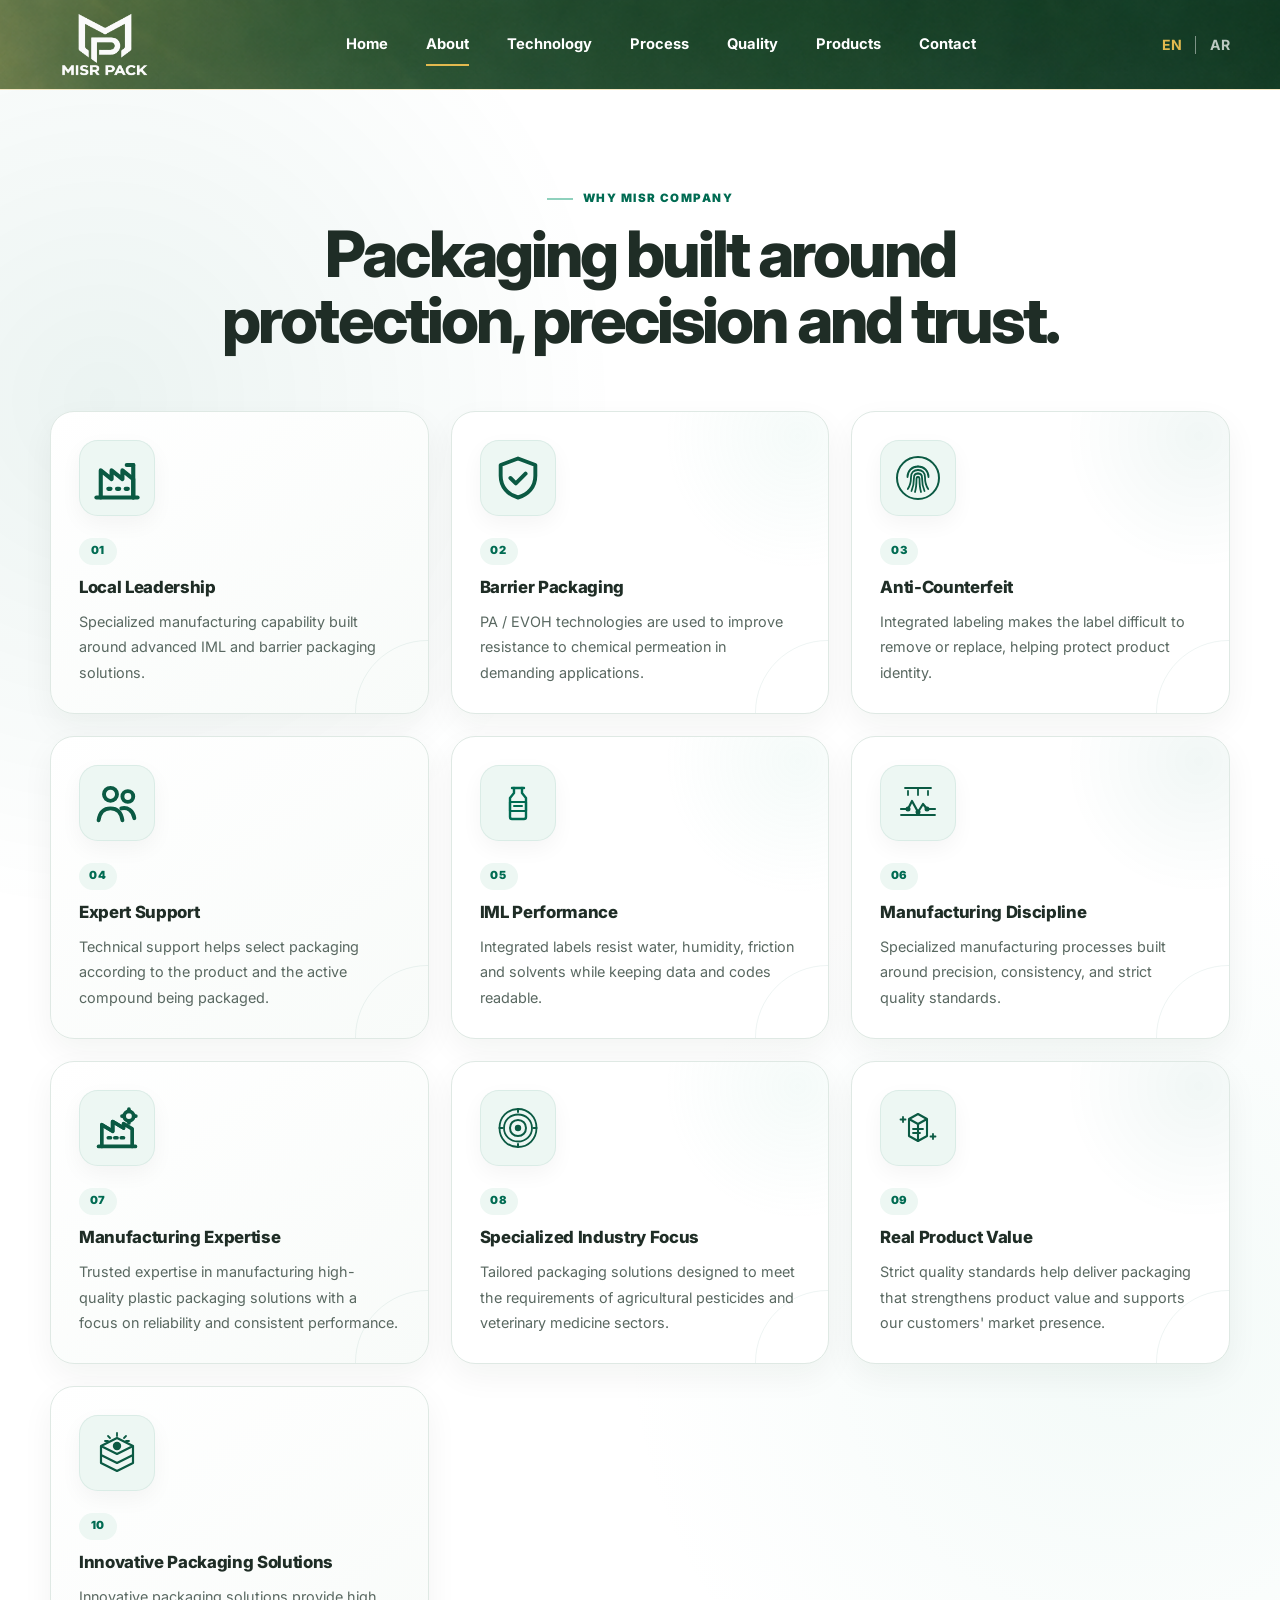
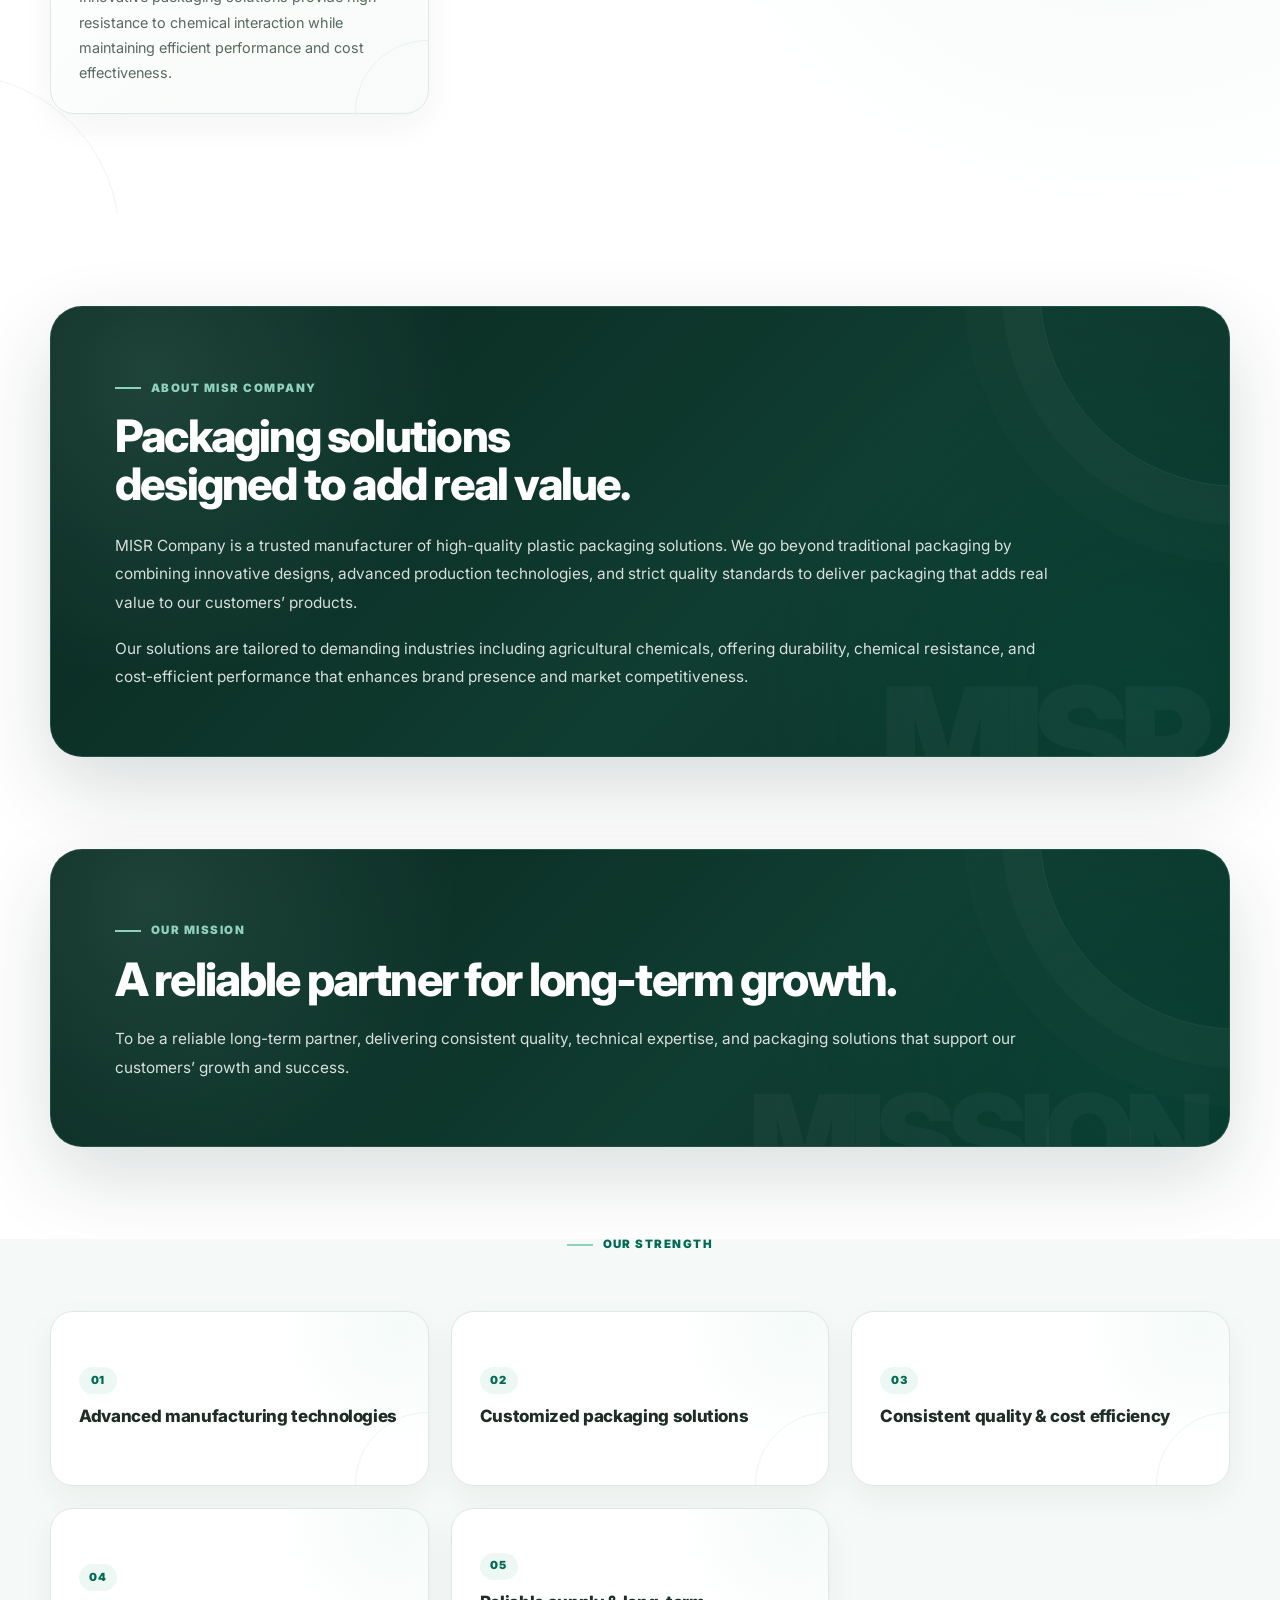
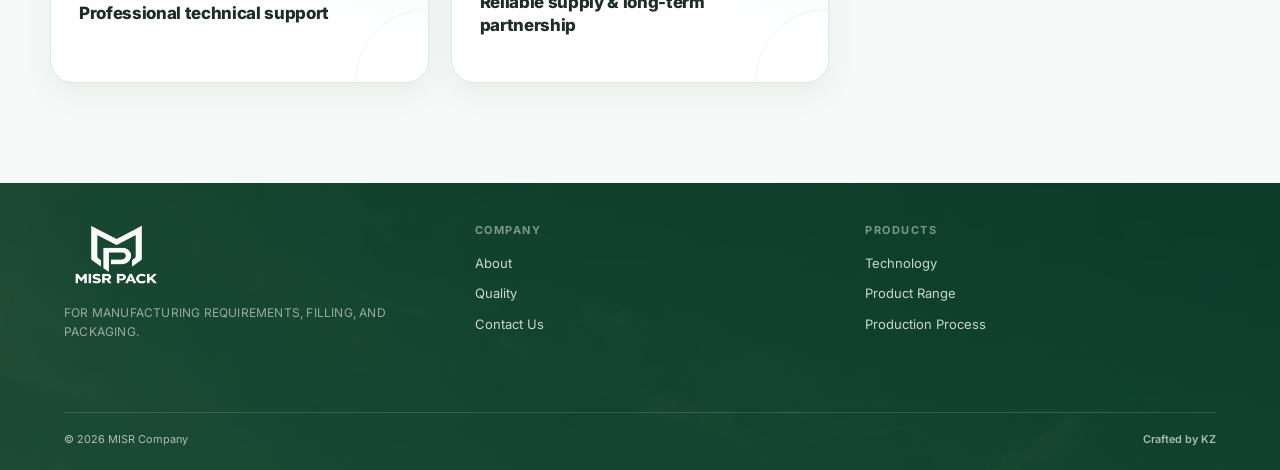
==== commit 0d3ee5f0: "Refactor language switch and mobile menu structure" ====
--- a/about.html
+++ b/about.html
@@ -88,40 +88,25 @@
 
 
         <!-- Language Switch -->
-        <div class="nav-actions">
-
-            <div class="lang-switch">
-
-                <button
-                    data-lang="en"
-                    type="button"
-                >
-                    EN
-                </button>
-
-                <button
-                    data-lang="ar"
-                    type="button"
-                >
-                    AR
-                </button>
-                
-                <!-- Mobile Menu -->
-
-                <button
-                    class="menu-toggle"
-                    type="button"
-                    aria-label="Menu"
-                    aria-expanded="false"
-                >
-                    ☰
-                </button>
-
-            </div>
-
-        </div>
-
+       <div class="nav-actions">
+
+    <div class="lang-switch">
+        <button data-lang="en" type="button">EN</button>
+        <button data-lang="ar" type="button">AR</button>
     </div>
+
+    <!-- Mobile Menu -->
+    <button
+        class="menu-toggle"
+        type="button"
+        aria-label="Menu"
+        aria-expanded="false"
+    >☰</button>
+
+</div>
+
+    </div>        <!-- Mobile Menu -->
+
 
 </header>
 
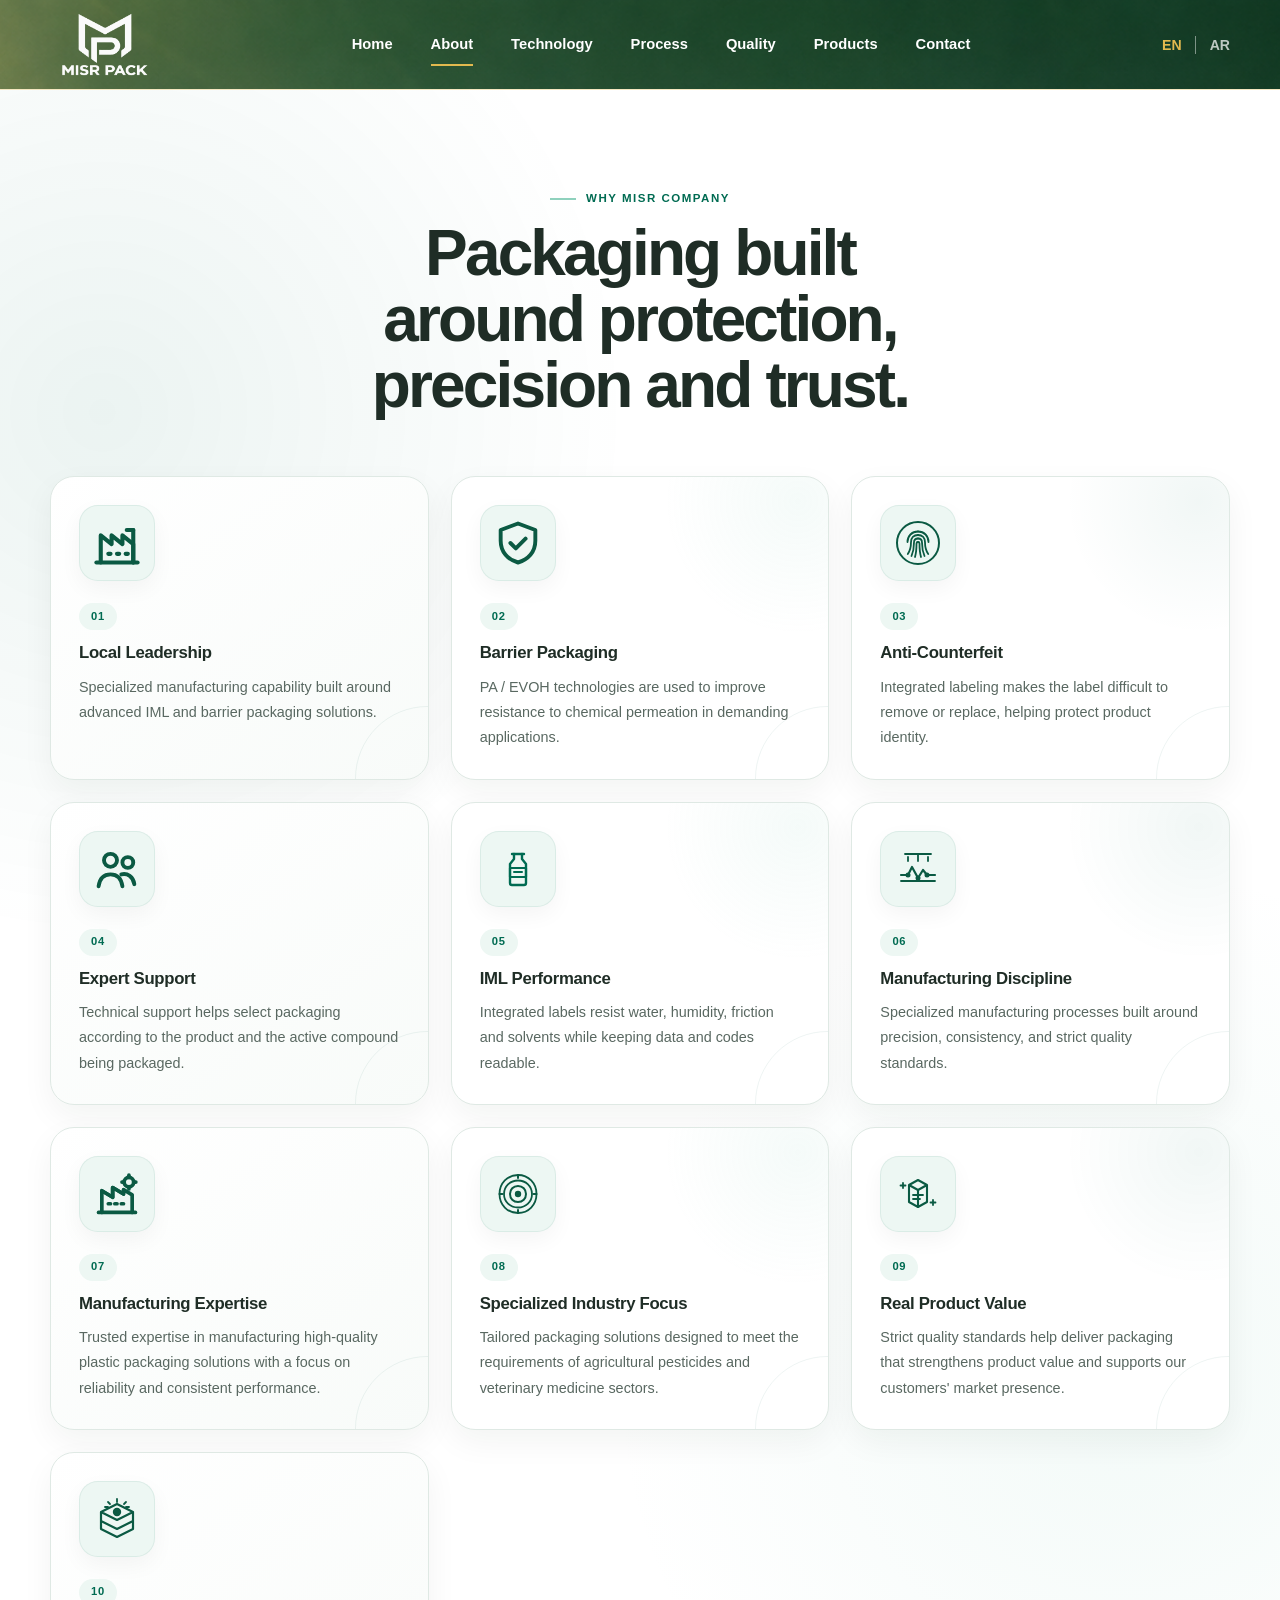
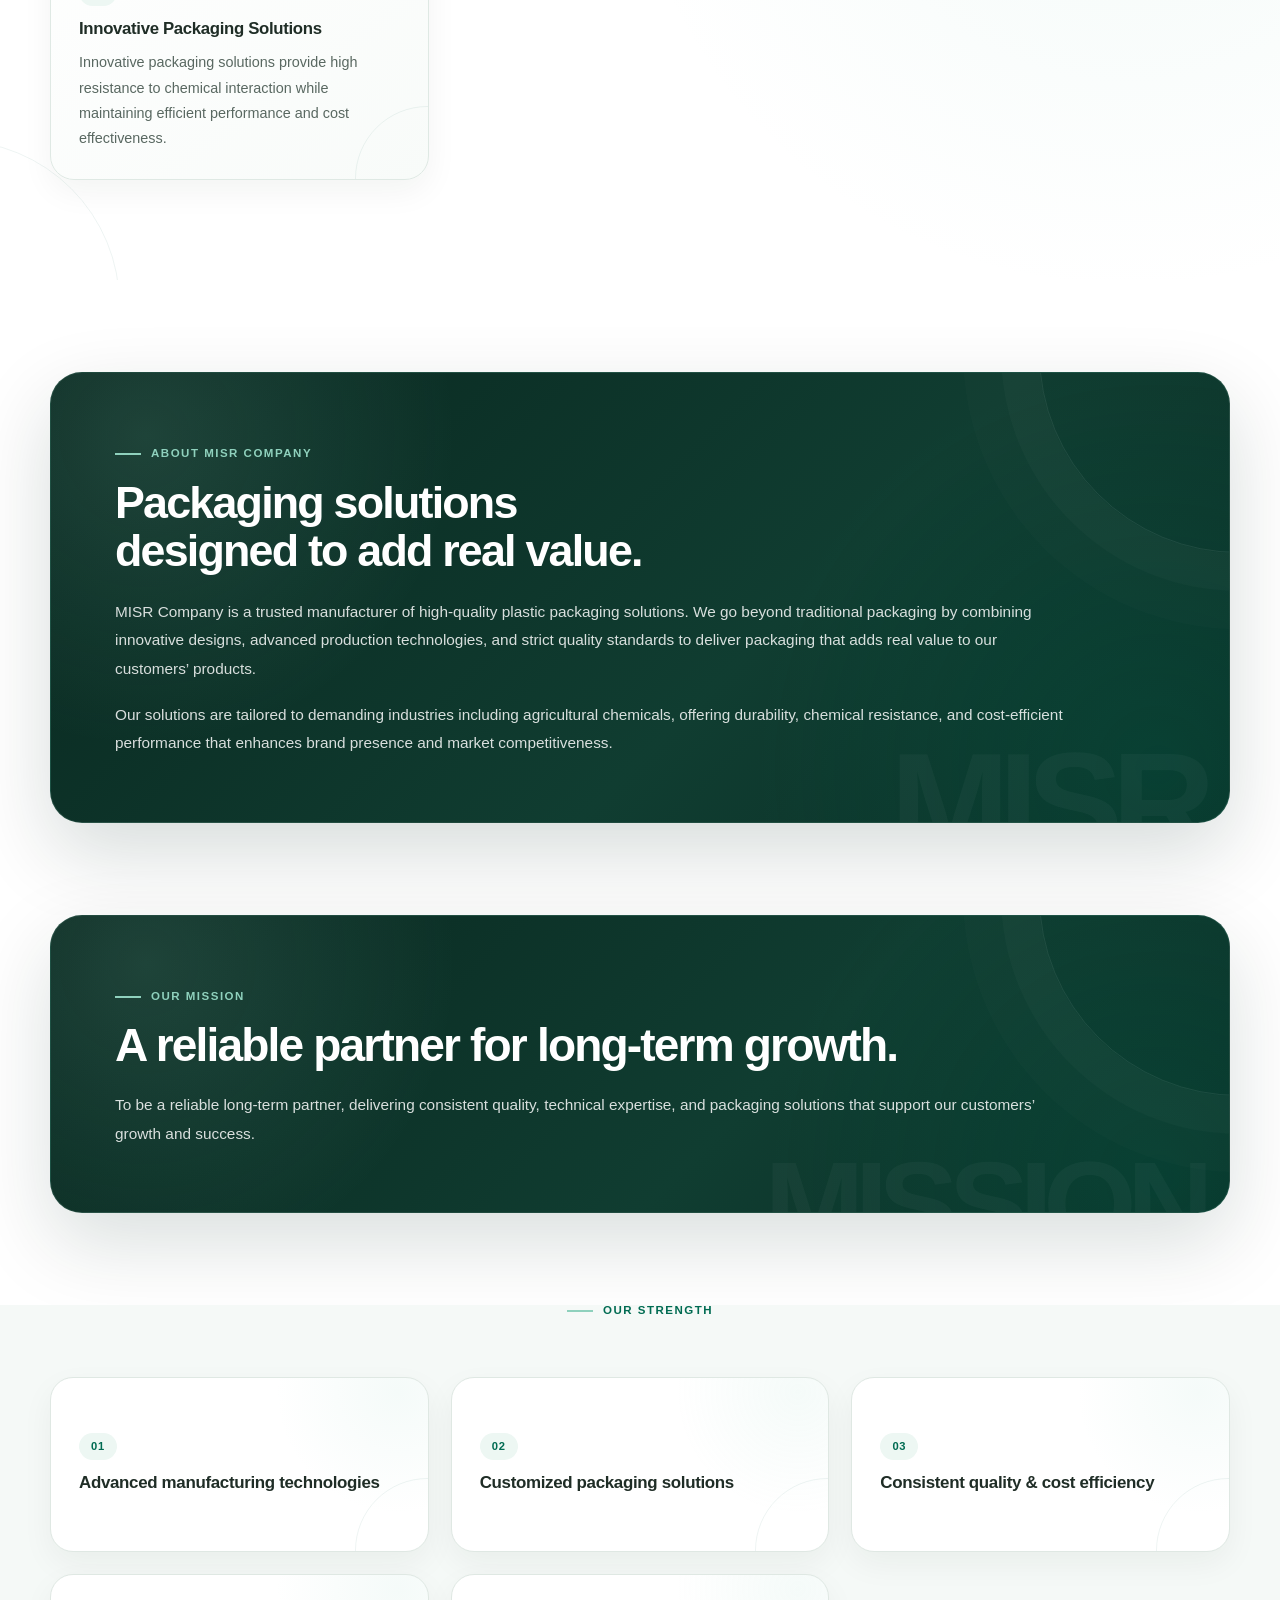
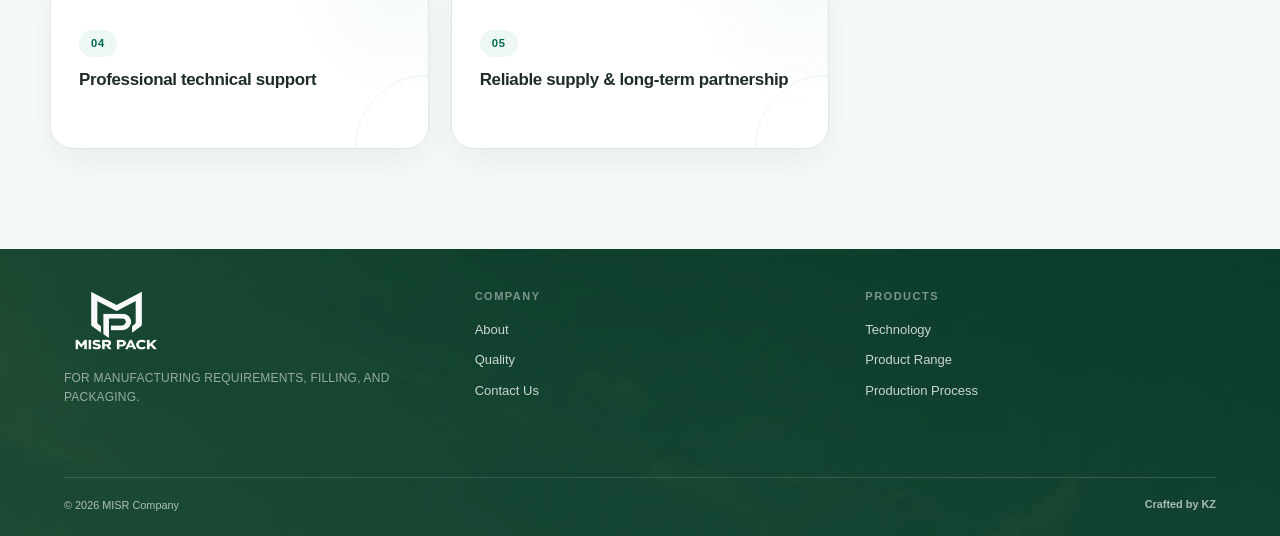
==== commit f5518595: "Add files via upload" ====
--- a/about.html
+++ b/about.html
@@ -7,7 +7,6 @@
     <title>About | MISR Company</title>
 
     <link rel="stylesheet" href="css/global.css">
-    <link rel="stylesheet" href="css/inner-pages.css">
 
     <link rel="stylesheet" href="css/about.css">
 </head>
--- a/css/global.css
+++ b/css/global.css
@@ -1,4 +1,3 @@
-@import url("https://fonts.googleapis.com/css2?family=Cairo:wght@400;500;600;700;800&family=Inter:wght@400;500;600;700;800;900&display=swap");
 
 /* =========================================================
    ROOT / BRAND
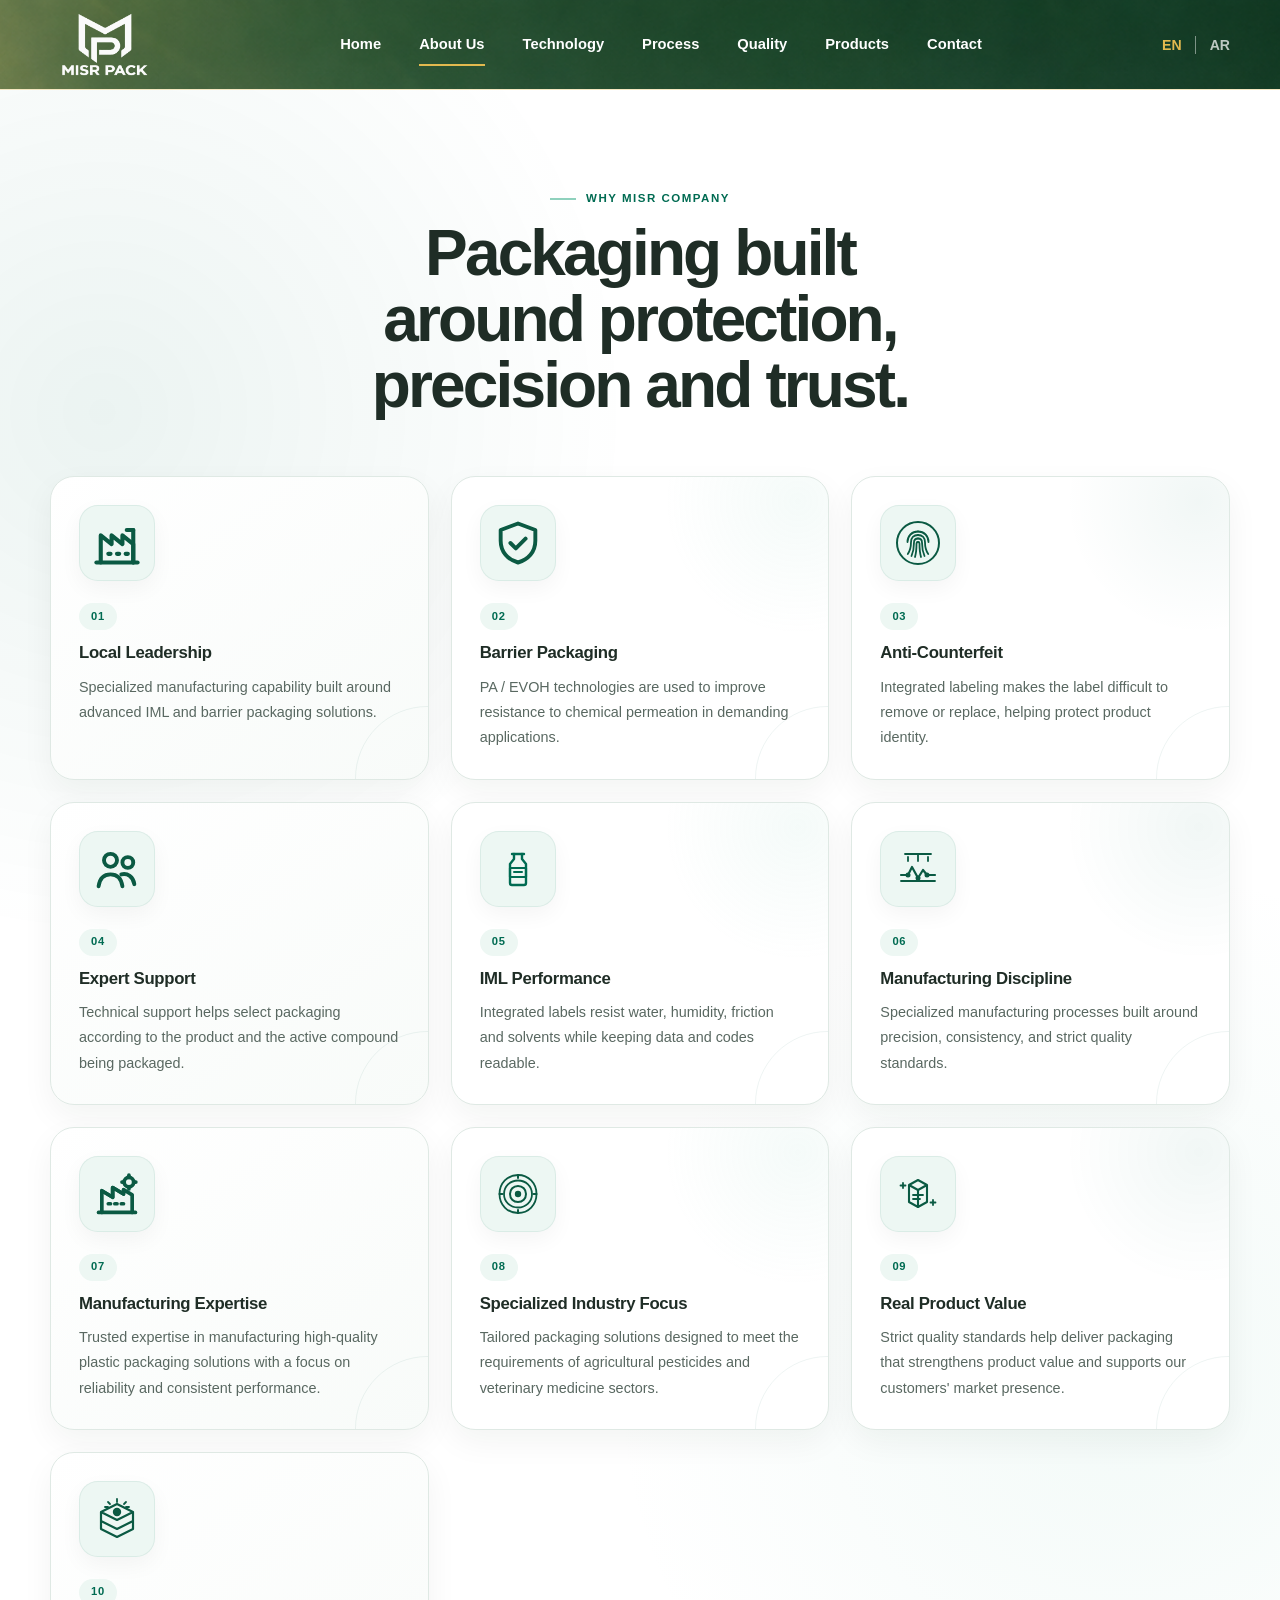
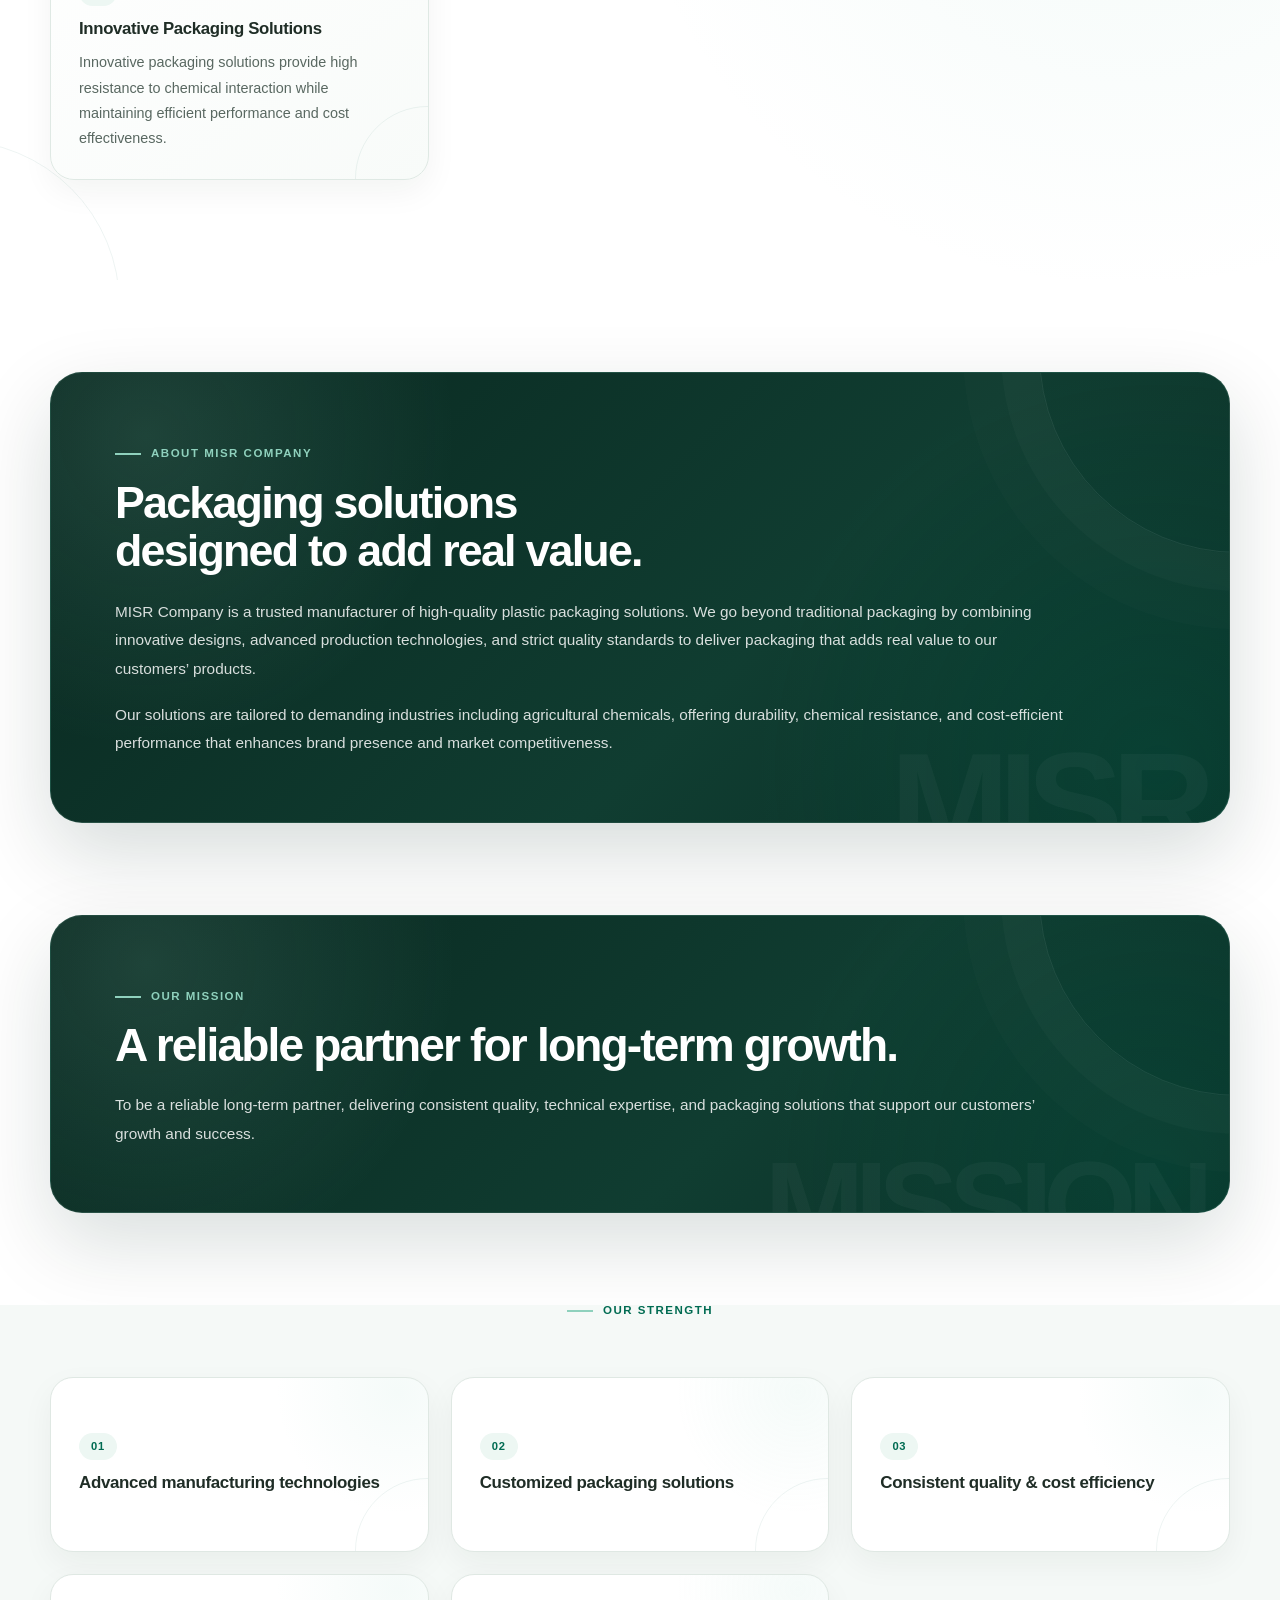
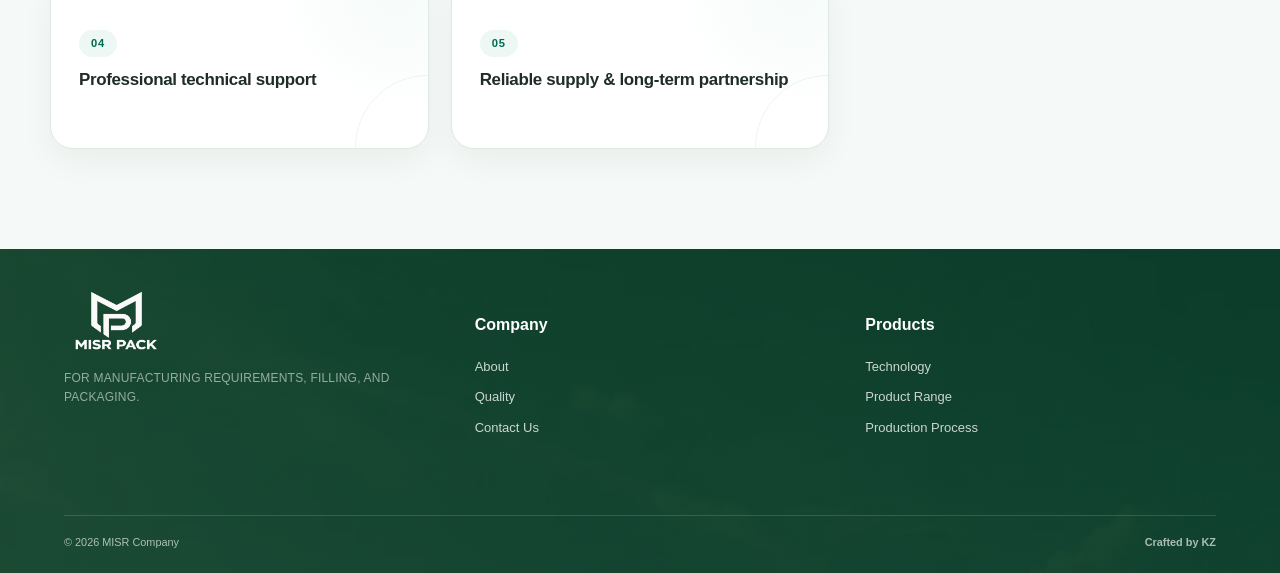
==== commit 5372c529: "Add files via upload" ====
--- a/about.html
+++ b/about.html
@@ -4,10 +4,10 @@
 <head>
     <meta charset="utf-8">
     <meta name="viewport" content="width=device-width, initial-scale=1">
-    <title>About | MISR Company</title>
+    <title>About Us</title>
 
     <link rel="stylesheet" href="css/global.css">
-
+<link rel="icon" href="assets/favicon.ico" type="image/x-icon">
     <link rel="stylesheet" href="css/about.css">
 </head>
 
@@ -45,7 +45,8 @@
                 aria-current="true"
                 data-i18n="navAbout"
             >
-                About
+                    About Us
+
             </a>
 
             <a
--- a/css/global.css
+++ b/css/global.css
@@ -838,7 +838,7 @@
     min-width: 105px;
 }
 
-.footer-column h4,
+.footer-column h2
 .footer-title {
     margin: 0 0 20px;
 
@@ -1233,7 +1233,7 @@
         text-align: center;
     }
 
-    .footer-column h4,
+    .footer-column h2
     .footer-title {
         margin-bottom: 16px;
         font-size: 10px;
@@ -1303,7 +1303,8 @@
         min-width: 90px;
     }
 
-    .footer-column h4,
+
+    .footer-column h2
     .footer-title {
         font-size: 9px;
     }
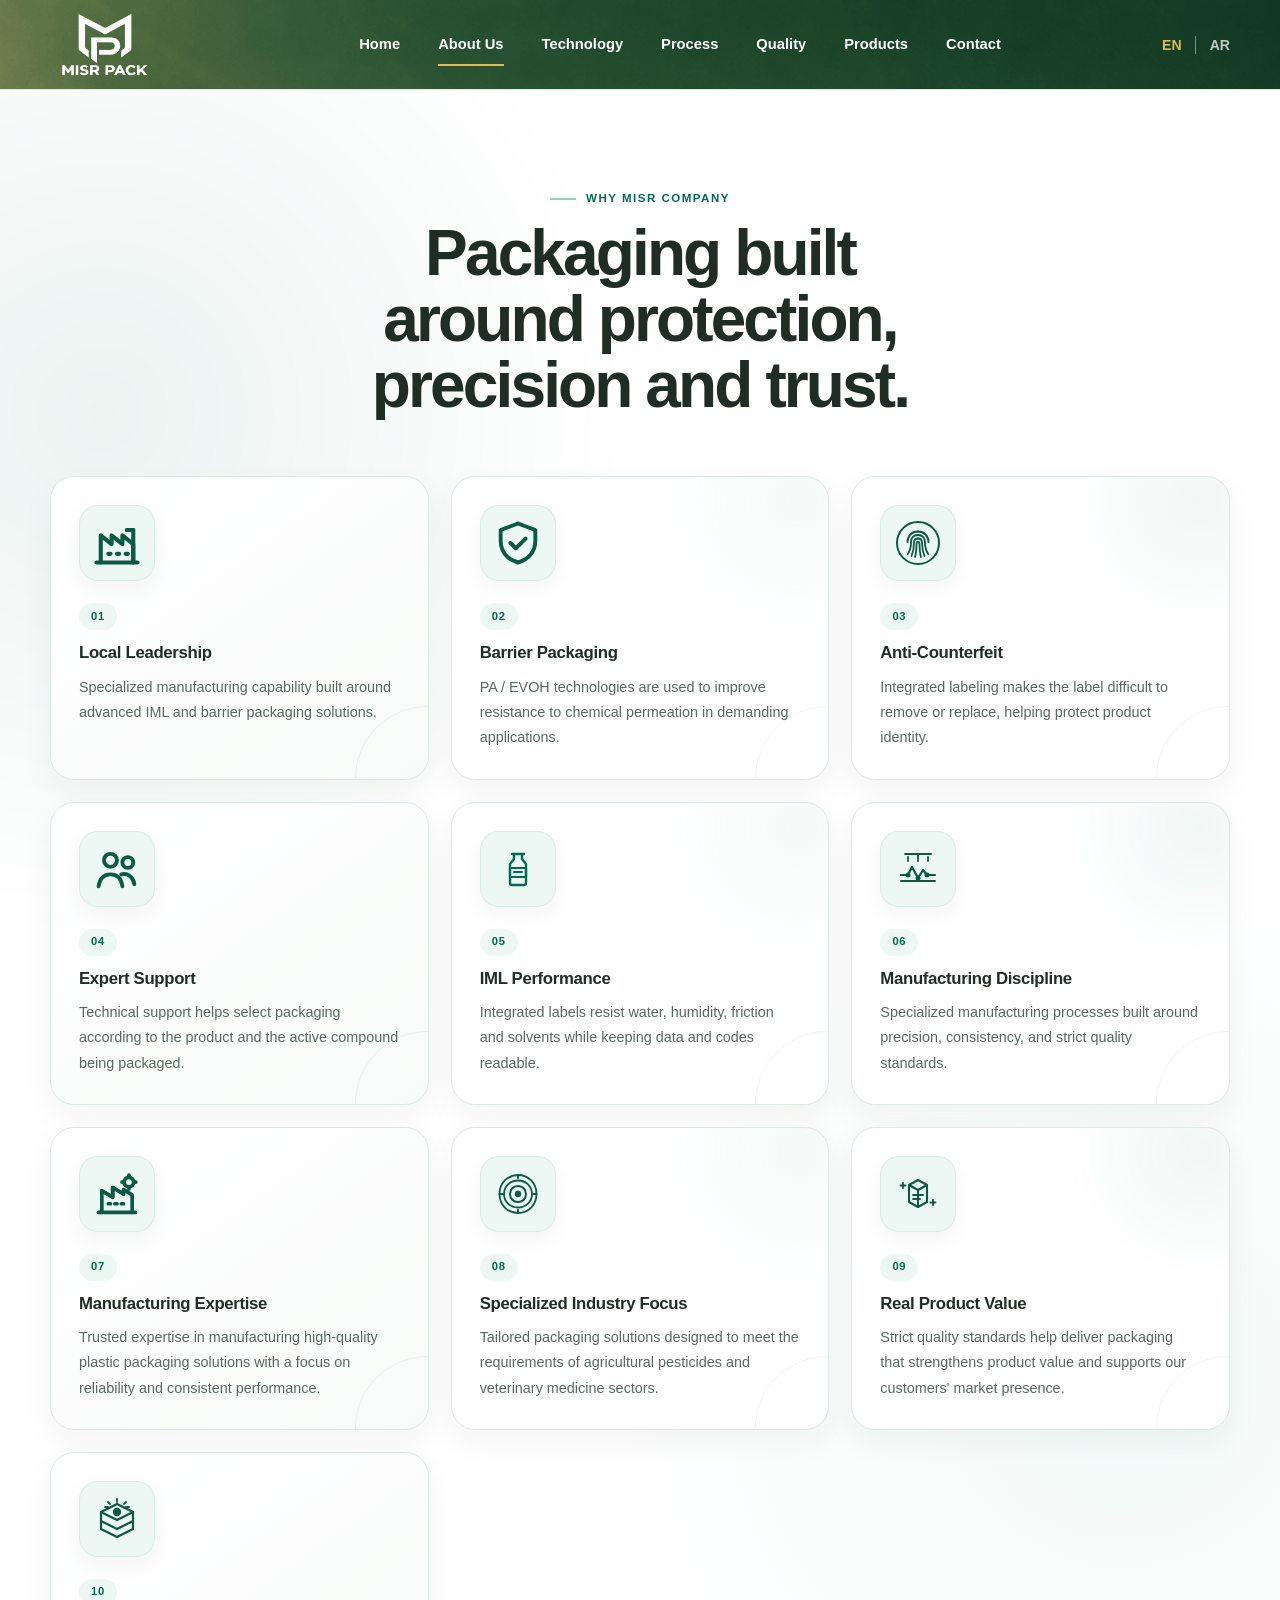
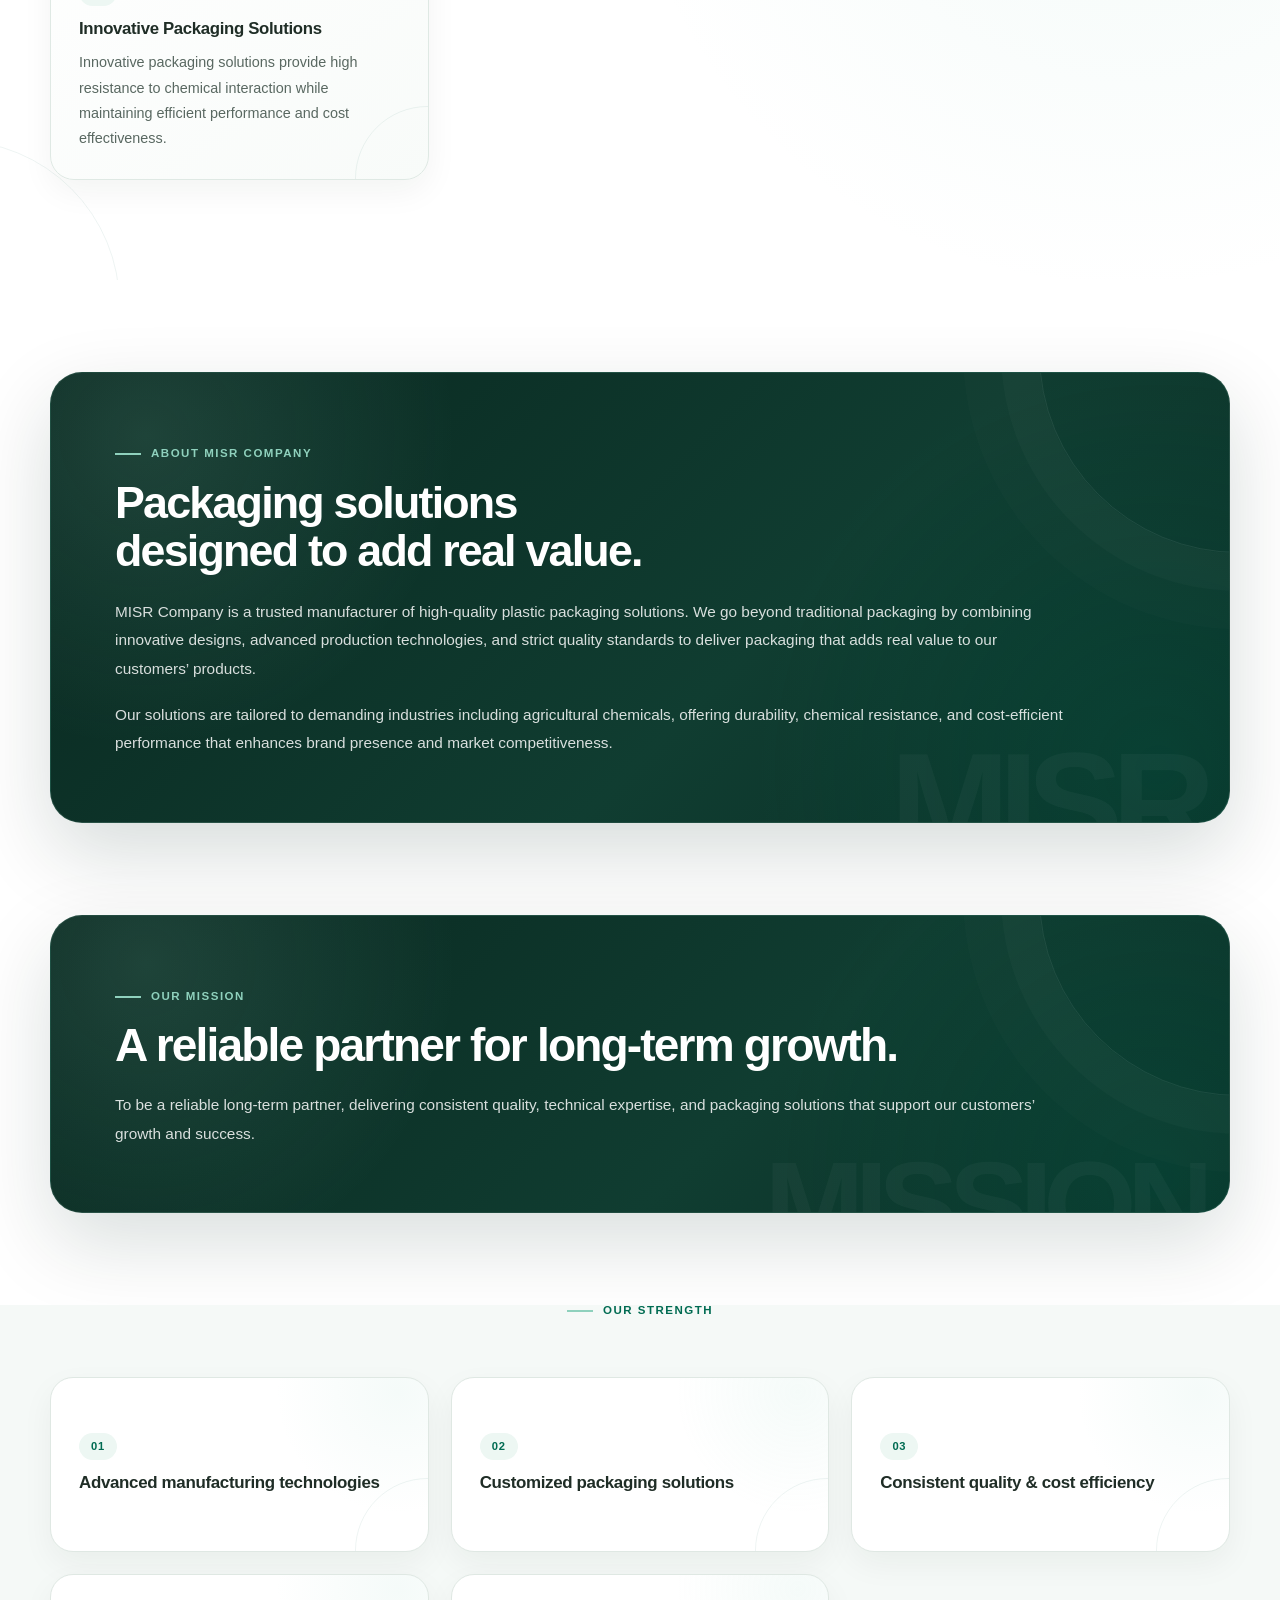
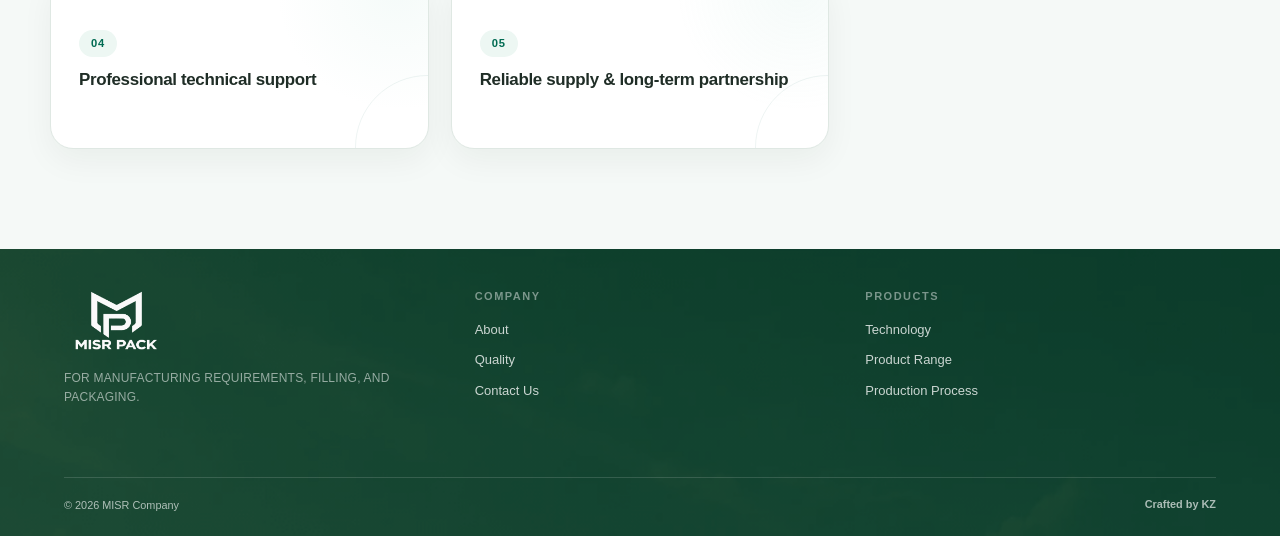
==== commit 3af395f2: "Add files via upload" ====
--- a/about.html
+++ b/about.html
@@ -20,12 +20,12 @@
 
         <!-- Logo -->
         <a class="brand" href="index.html">
-            <img
-                src="assets/images/misr-logo.png"
-                alt="MISR Company"
-            >
-        </a>
-
+      <img
+    src="assets/images/misr-logo.png"
+    alt="MISR Company"
+    width="1536"
+    height="884"
+>
 
         <!-- Navigation -->
 
@@ -42,7 +42,7 @@
 
             <a
                 href="about.html"
-                aria-current="true"
+                aria-current="page"
                 data-i18n="navAbout"
             >
                     About Us
@@ -697,12 +697,14 @@
             <!-- BRAND -->
             <div class="footer-brand">
 
-                <a href="index.html" class="footer-logo">
-                    <img
-                        src="assets/images/misr-logo.png"
-                        alt="MISR PACK"
-                    >
-                </a>
+               <a href="index.html" class="footer-logo">
+    <img
+        src="assets/images/misr-logo.png"
+        alt="MISR PACK"
+        width="1536"
+        height="884"
+    >
+</a>
 
                 <p data-i18n="footerTagline">
                     FOR MANUFACTURING REQUIREMENTS, FILLING, AND PACKAGING.
@@ -717,9 +719,9 @@
                 <!-- COMPANY -->
                 <div class="footer-column">
 
-                    <h4 data-i18n="footerCompany">
+                    <h2 data-i18n="footerCompany">
                         COMPANY
-                    </h4>
+                    </h2>
 
                     <a href="about.html" data-i18n="navAbout">
                         About
@@ -735,30 +737,28 @@
 
                 </div>
 
-
-                <!-- PRODUCTS -->
-                <div class="footer-column">
-
-                    <h4 data-i18n="footerProducts">
-                        PRODUCTS
-                    </h4>
-
-                    <a href="technology.html" data-i18n="navTechnology">
-                        Technology
-                    </a>
-
-                    <a href="products.html" data-i18n="footerProductRange">
-                        Product Range
-                    </a>
-
-                    <a href="process.html" data-i18n="footerProductionProcess">
-                        Production Process
-                    </a>
-
-                </div>
-
-            </div>
-
+<!-- PRODUCTS -->
+<div class="footer-column">
+
+    <h2 data-i18n="footerProducts">
+        PRODUCTS
+    </h2>
+
+    <a href="technology.html" data-i18n="navTechnology">
+        Technology
+    </a>
+
+    <a href="products.html" data-i18n="footerProductRange">
+        Product Range
+    </a>
+
+    <a href="process.html" data-i18n="footerProductionProcess">
+        Production Process
+    </a>
+
+</div>
+
+</div>
 
             <!-- BOTTOM -->
             <div class="footer-bottom">
--- a/css/global.css
+++ b/css/global.css
@@ -319,7 +319,7 @@
 }
 
 .site-nav a:hover::after,
-.site-nav a[aria-current="true"]::after {
+.site-nav a[aria-current="page"]::after {
     transform: scaleX(1);
 }
 
@@ -838,7 +838,7 @@
     min-width: 105px;
 }
 
-.footer-column h2
+.footer-column h2,
 .footer-title {
     margin: 0 0 20px;
 
@@ -1233,7 +1233,7 @@
         text-align: center;
     }
 
-    .footer-column h2
+  .footer-column h2,
     .footer-title {
         margin-bottom: 16px;
         font-size: 10px;
@@ -1303,11 +1303,11 @@
         min-width: 90px;
     }
 
-
-    .footer-column h2
-    .footer-title {
-        font-size: 9px;
-    }
+        .footer-column h2,
+        .footer-title {
+            font-size: 9px;
+        }
+   
 
     .footer-column a,
     .footer-links a {
